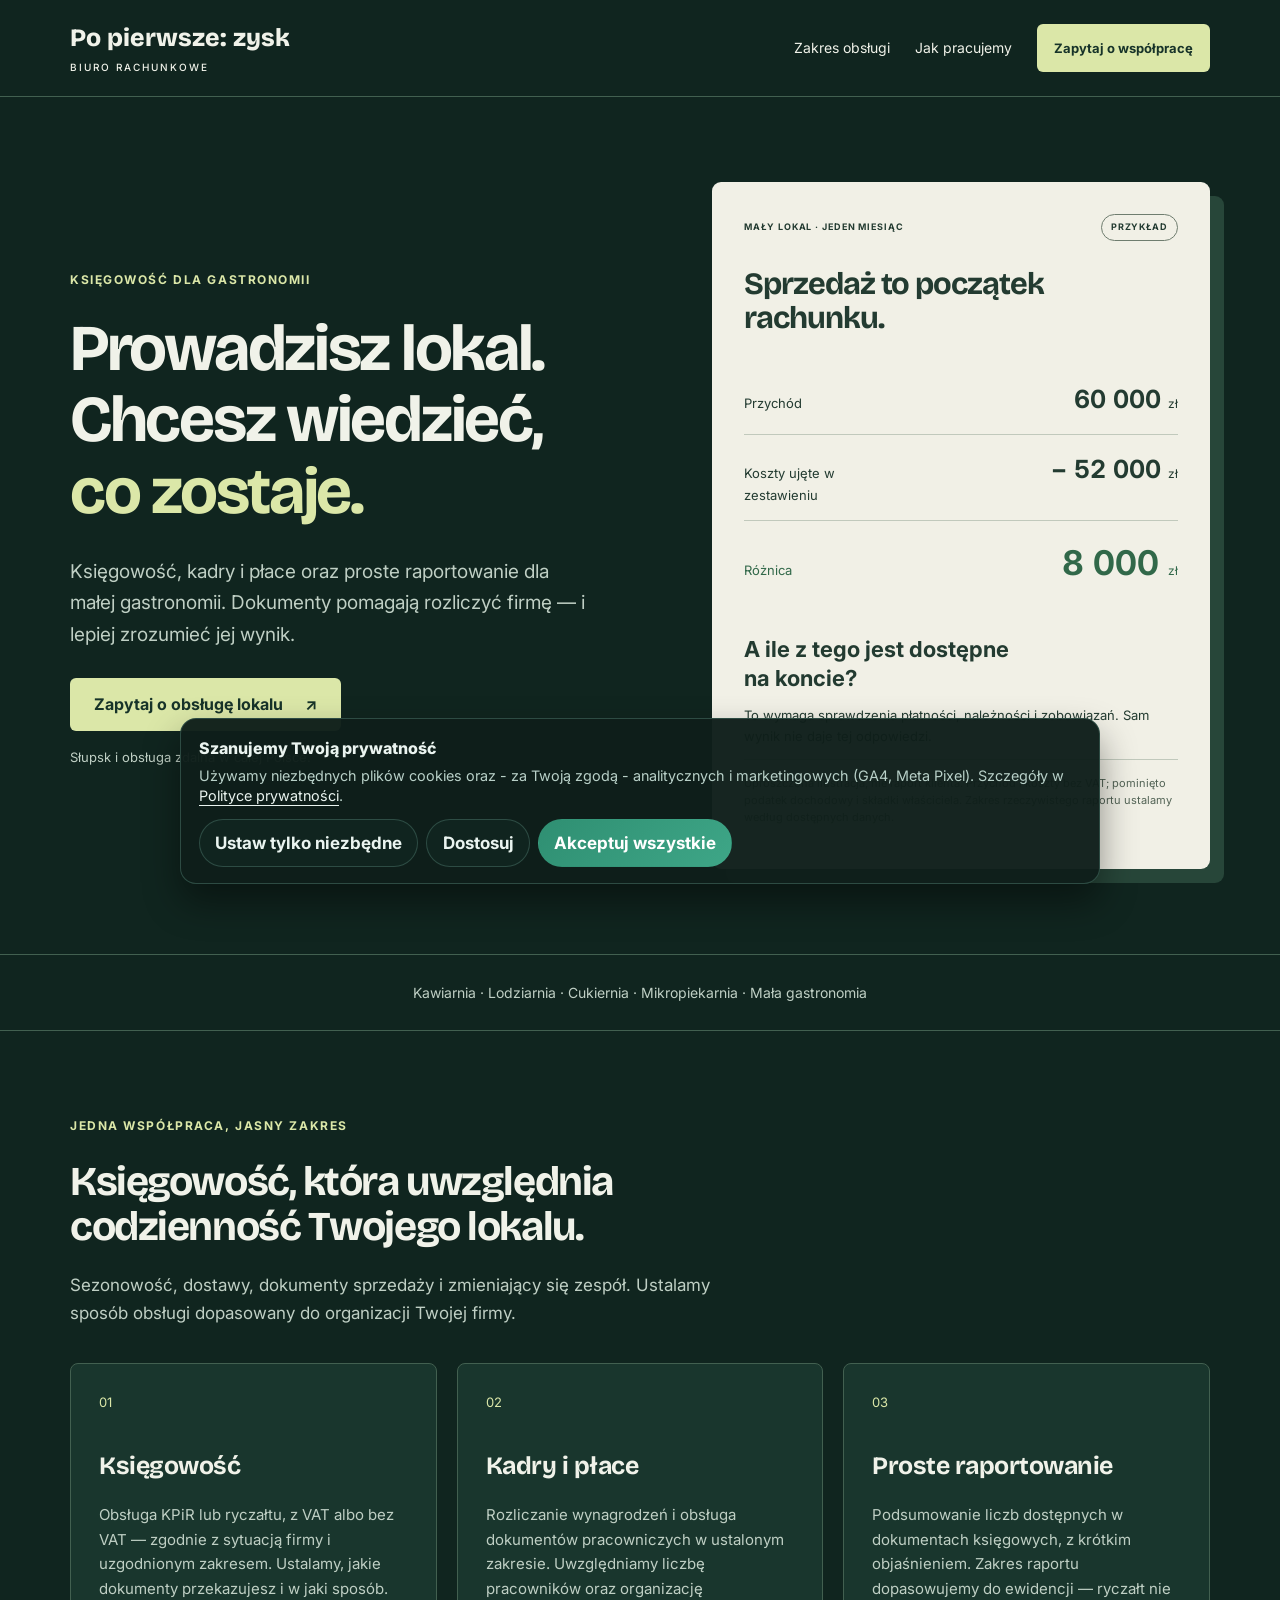
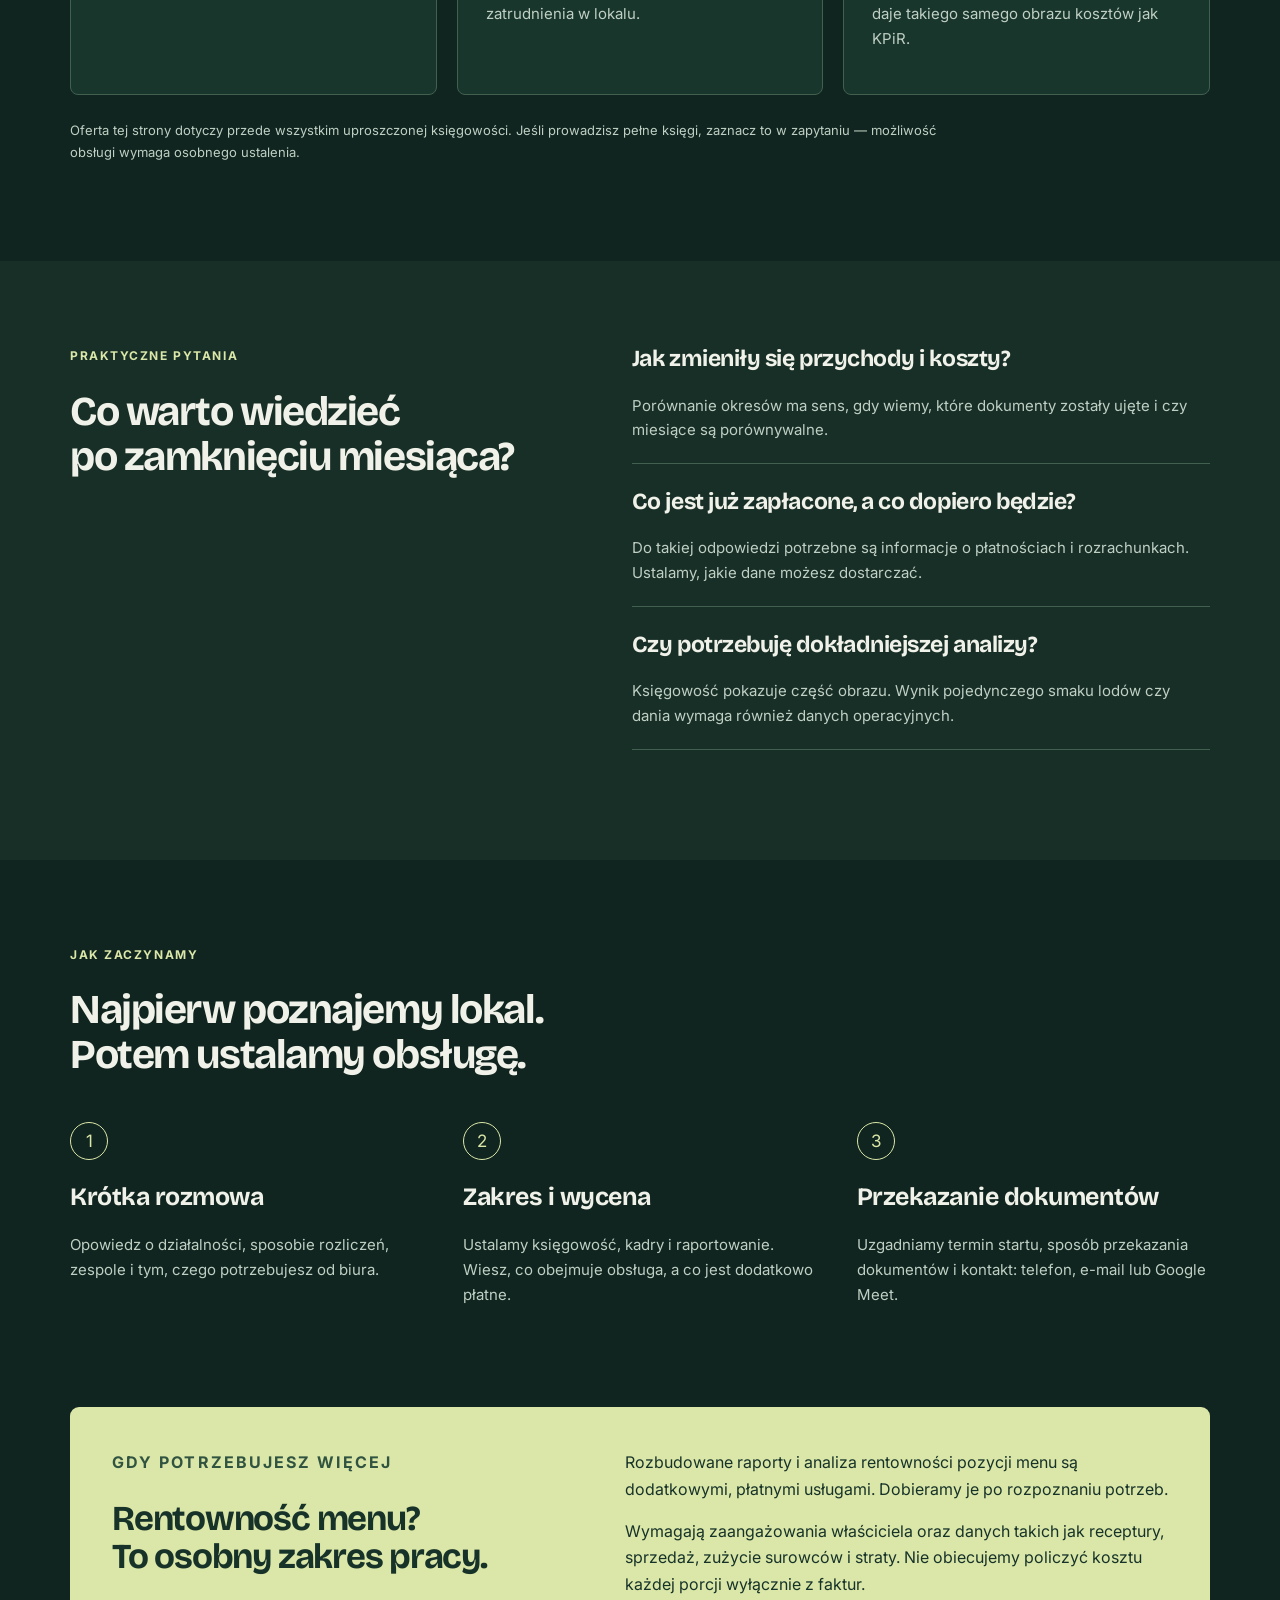
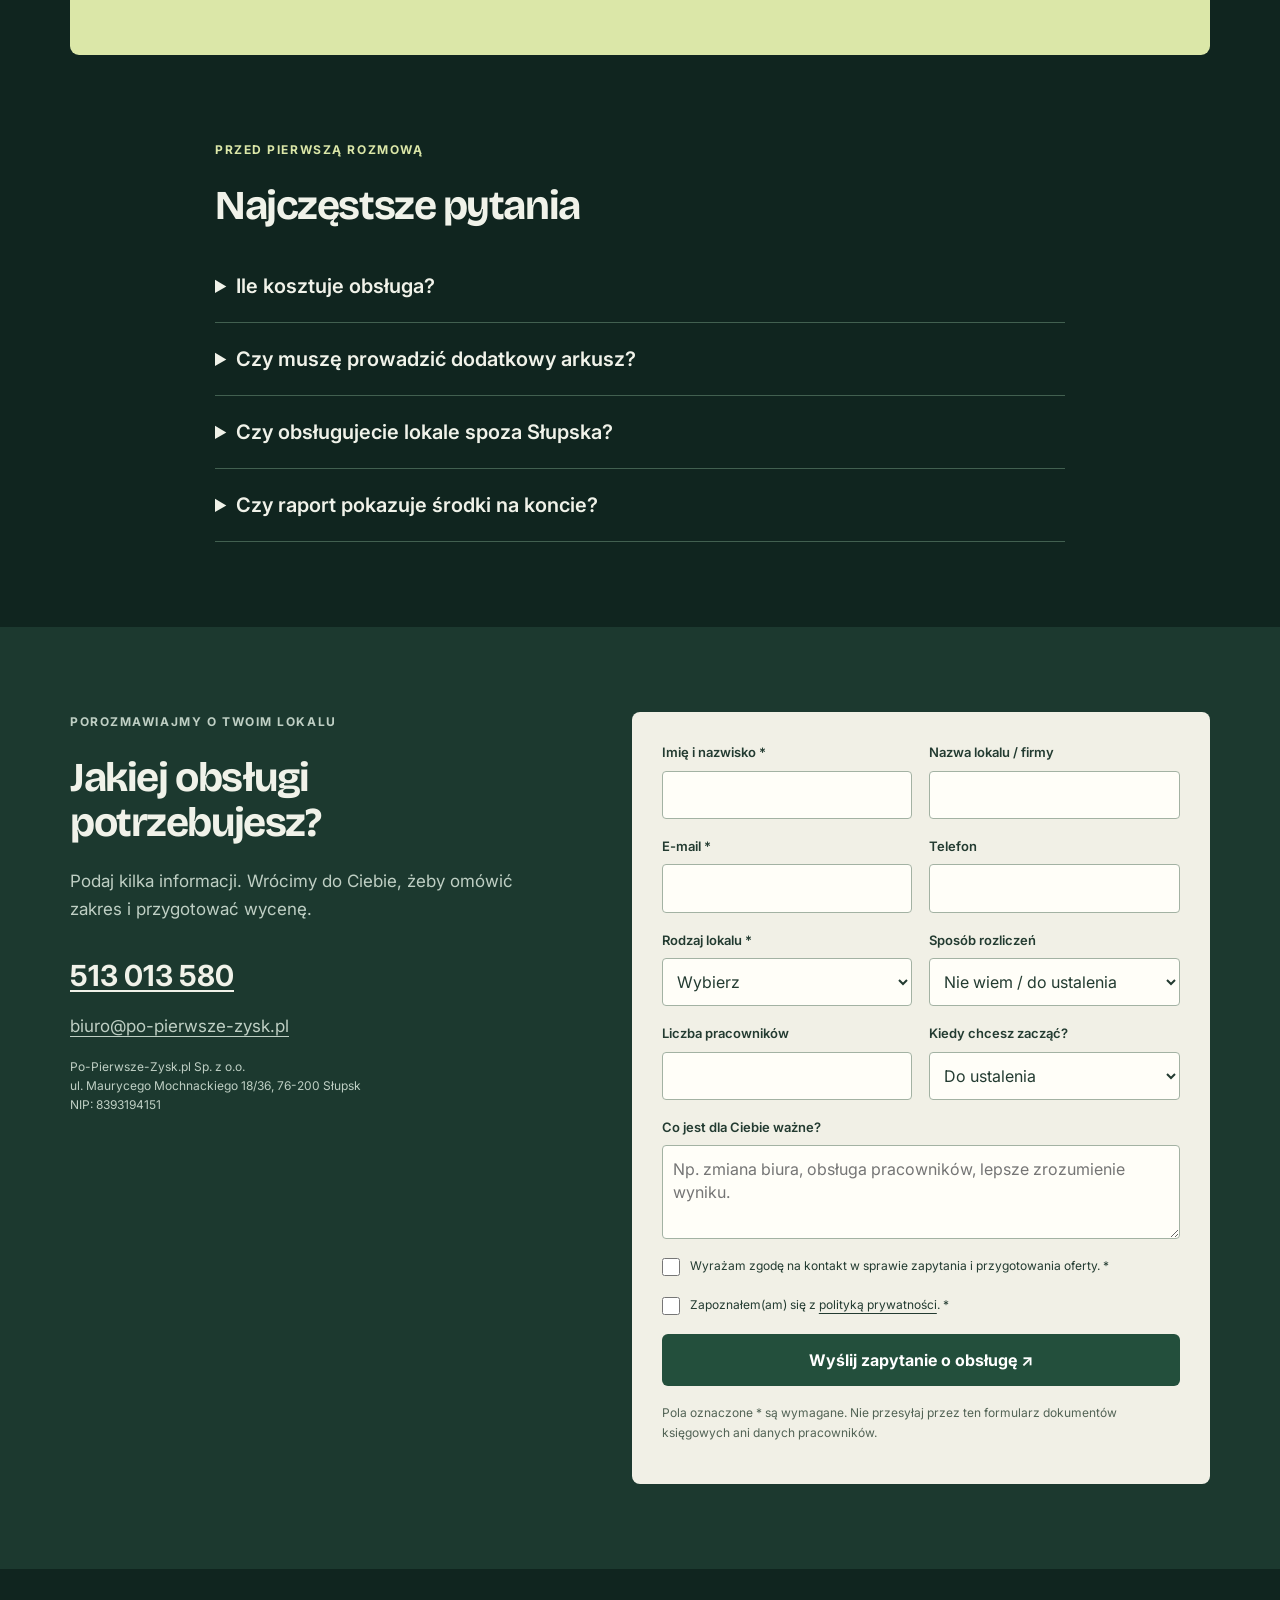
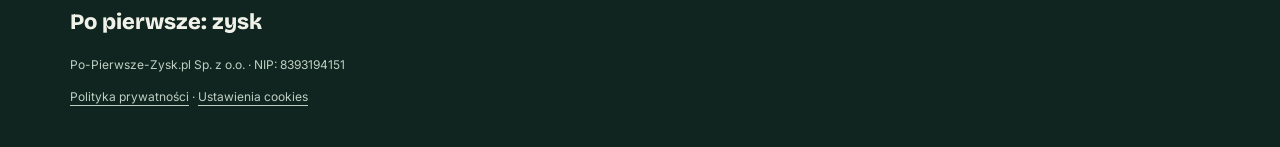
==== ksiegowosc-dla-gastronomii/index.html @ bad31724 "Add gastronomy accounting landing with scoped contact form" ====
<!doctype html>
<html lang="pl">
<head>
  <meta charset="utf-8">
  <meta name="viewport" content="width=device-width, initial-scale=1">
  <title>Księgowość dla gastronomii | Po pierwsze: zysk</title>
  <meta name="description" content="Księgowość, kadry i płace dla małej gastronomii. Proste raportowanie na podstawie dokumentów. Sprawdź zakres i zapytaj o obsługę lokalu.">
  <meta name="robots" content="index,follow">
  <link rel="canonical" href="https://po-pierwsze-zysk.pl/ksiegowosc-dla-gastronomii/">
  <meta property="og:type" content="website">
  <meta property="og:locale" content="pl_PL">
  <meta property="og:title" content="Księgowość dla gastronomii | Po pierwsze: zysk">
  <meta property="og:description" content="Księgowość, kadry i płace dla małej gastronomii. Proste raportowanie na podstawie dokumentów. Sprawdź zakres i zapytaj o obsługę lokalu.">
  <meta property="og:url" content="https://po-pierwsze-zysk.pl/ksiegowosc-dla-gastronomii/">
  <meta name="twitter:card" content="summary">
  <link rel="icon" type="image/svg+xml" href="data:image/svg+xml,%3Csvg xmlns='http://www.w3.org/2000/svg' viewBox='0 0 64 64'%3E%3Crect width='64' height='64' rx='14' fill='%230f2a23'/%3E%3Ctext x='32' y='41' text-anchor='middle' font-family='Arial' font-size='24' fill='%23d8efe7'%3EPZ%3C/text%3E%3C/svg%3E">
  <link rel="preconnect" href="https://fonts.googleapis.com">
  <link rel="preconnect" href="https://fonts.gstatic.com" crossorigin>
  <link href="https://fonts.googleapis.com/css2?family=Bricolage+Grotesque:wght@500;700;800&family=Inter:wght@400;500;600;700;800&display=swap" rel="stylesheet">
  <script>
    window.PIERWSZE_ZYSK_SITE = window.PIERWSZE_ZYSK_SITE || {};
    window.PIERWSZE_ZYSK_SITE.gaMeasurementId = "G-PWDPCYBSS1";
    window.PIERWSZE_ZYSK_SITE.metaPixelId = "1621726141874033";
    window.PIERWSZE_ZYSK_SITE.cookieConsentStorageKey = "ppz_cookie_consent_v1";
    window.PIERWSZE_ZYSK_SITE.cookieConsentVersion = "2026-02-25";
    window.PIERWSZE_ZYSK_SITE.attributionStorageKey = "ppz_attribution_v1";
  </script>
  <script src="/assets/ppz-consent.js"></script>
  <link rel="stylesheet" href="/assets/gastro.css">

</head><body>
<a class="skip" href="#main">Przejdź do treści</a>
<header><div class="wrap top"><a class="brand" href="/">Po pierwsze: zysk<span>Biuro rachunkowe</span></a><nav aria-label="Nawigacja"><a href="#zakres">Zakres obsługi</a><a href="#wspolpraca">Jak pracujemy</a><a class="button small" href="#kontakt">Zapytaj o współpracę</a></nav></div></header>
<main id="main">
<section class="wrap hero">
<div><p class="eyebrow">KSIĘGOWOŚĆ DLA GASTRONOMII</p><h1>Prowadzisz lokal.<br>Chcesz wiedzieć,<br><em>co zostaje.</em></h1><p class="lead">Księgowość, kadry i płace oraz proste raportowanie dla małej gastronomii. Dokumenty pomagają rozliczyć firmę — i lepiej zrozumieć jej wynik.</p><a class="button" href="#kontakt">Zapytaj o obsługę lokalu <span aria-hidden="true">↗</span></a><p class="sub">Słupsk i obsługa zdalna w całej Polsce.</p></div>
<aside class="report" aria-labelledby="report-title"><div class="report-top"><span>MAŁY LOKAL · JEDEN MIESIĄC</span><span class="tag">PRZYKŁAD</span></div><h2 id="report-title">Sprzedaż to początek rachunku.</h2><dl><div><dt>Przychód</dt><dd>60 000 <small>zł</small></dd></div><div><dt>Koszty ujęte w zestawieniu</dt><dd>− 52 000 <small>zł</small></dd></div><div class="total"><dt>Różnica</dt><dd>8 000 <small>zł</small></dd></div></dl><p class="report-question">A ile z tego jest dostępne<br>na koncie?</p><p>To wymaga sprawdzenia płatności, należności i zobowiązań. Sam wynik nie daje tej odpowiedzi.</p><p class="note">Uproszczona ilustracja, nie raport klienta. Przychód i koszty bez VAT; pominięto podatek dochodowy i składki właściciela. Zakres rzeczywistego raportu ustalamy według dostępnych danych.</p></aside>
</section>
<section class="strip"><div class="wrap"><p>Kawiarnia · Lodziarnia · Cukiernia · Mikropiekarnia · Mała gastronomia</p></div></section>
<section class="wrap section" id="zakres"><p class="eyebrow">JEDNA WSPÓŁPRACA, JASNY ZAKRES</p><h2>Księgowość, która uwzględnia<br>codzienność Twojego lokalu.</h2><p class="intro">Sezonowość, dostawy, dokumenty sprzedaży i zmieniający się zespół. Ustalamy sposób obsługi dopasowany do organizacji Twojej firmy.</p>
<div class="cards"><article><span class="number">01</span><h3>Księgowość</h3><p>Obsługa KPiR lub ryczałtu, z VAT albo bez VAT — zgodnie z sytuacją firmy i uzgodnionym zakresem. Ustalamy, jakie dokumenty przekazujesz i w jaki sposób.</p></article><article><span class="number">02</span><h3>Kadry i płace</h3><p>Rozliczanie wynagrodzeń i obsługa dokumentów pracowniczych w ustalonym zakresie. Uwzględniamy liczbę pracowników oraz organizację zatrudnienia w lokalu.</p></article><article><span class="number">03</span><h3>Proste raportowanie</h3><p>Podsumowanie liczb dostępnych w dokumentach księgowych, z krótkim objaśnieniem. Zakres raportu dopasowujemy do ewidencji — ryczałt nie daje takiego samego obrazu kosztów jak KPiR.</p></article></div>
<p class="scope-note">Oferta tej strony dotyczy przede wszystkim uproszczonej księgowości. Jeśli prowadzisz pełne księgi, zaznacz to w zapytaniu — możliwość obsługi wymaga osobnego ustalenia.</p></section>
<section class="soft section"><div class="wrap split"><div><p class="eyebrow">PRAKTYCZNE PYTANIA</p><h2>Co warto wiedzieć<br>po zamknięciu miesiąca?</h2></div><div class="questions"><article><h3>Jak zmieniły się przychody i koszty?</h3><p>Porównanie okresów ma sens, gdy wiemy, które dokumenty zostały ujęte i czy miesiące są porównywalne.</p></article><article><h3>Co jest już zapłacone, a co dopiero będzie?</h3><p>Do takiej odpowiedzi potrzebne są informacje o płatnościach i rozrachunkach. Ustalamy, jakie dane możesz dostarczać.</p></article><article><h3>Czy potrzebuję dokładniejszej analizy?</h3><p>Księgowość pokazuje część obrazu. Wynik pojedynczego smaku lodów czy dania wymaga również danych operacyjnych.</p></article></div></div></section>
<section class="wrap section" id="wspolpraca"><p class="eyebrow">JAK ZACZYNAMY</p><h2>Najpierw poznajemy lokal.<br>Potem ustalamy obsługę.</h2><div class="steps"><article><span>1</span><h3>Krótka rozmowa</h3><p>Opowiedz o działalności, sposobie rozliczeń, zespole i tym, czego potrzebujesz od biura.</p></article><article><span>2</span><h3>Zakres i wycena</h3><p>Ustalamy księgowość, kadry i raportowanie. Wiesz, co obejmuje obsługa, a co jest dodatkowo płatne.</p></article><article><span>3</span><h3>Przekazanie dokumentów</h3><p>Uzgadniamy termin startu, sposób przekazania dokumentów i kontakt: telefon, e-mail lub Google Meet.</p></article></div></section>
<section class="wrap extra"><div><p class="eyebrow">GDY POTRZEBUJESZ WIĘCEJ</p><h2>Rentowność menu?<br>To osobny zakres pracy.</h2></div><div><p>Rozbudowane raporty i analiza rentowności pozycji menu są dodatkowymi, płatnymi usługami. Dobieramy je po rozpoznaniu potrzeb.</p><p>Wymagają zaangażowania właściciela oraz danych takich jak receptury, sprzedaż, zużycie surowców i straty. Nie obiecujemy policzyć kosztu każdej porcji wyłącznie z faktur.</p></div></section>
<section class="wrap section faq"><p class="eyebrow">PRZED PIERWSZĄ ROZMOWĄ</p><h2>Najczęstsze pytania</h2><details><summary>Ile kosztuje obsługa?</summary><p>Wycena zależy od sposobu rozliczeń, liczby dokumentów, zatrudnienia i zakresu raportowania. Najpierw ustalamy potrzeby, potem przedstawiamy propozycję. Ta strona nie wprowadza osobnego cennika gastro.</p></details><details><summary>Czy muszę prowadzić dodatkowy arkusz?</summary><p>Podstawowe raportowanie opieramy na dostępnych dokumentach księgowych. Do dokładniejszych analiz potrzebne są dodatkowe dane. Ustalamy je przed rozpoczęciem takiej usługi.</p></details><details><summary>Czy obsługujecie lokale spoza Słupska?</summary><p>Tak, współpracujemy również zdalnie. Sposób przekazywania dokumentów i kontaktu ustalamy na początku.</p></details><details><summary>Czy raport pokazuje środki na koncie?</summary><p>Wynik z przychodów i kosztów to nie to samo co środki na koncie. Zestawienie płatności lub prognoza gotówki wymaga dodatkowych informacji i osobno uzgodnionego zakresu.</p></details></section>
<section class="contact section" id="kontakt"><div class="wrap split"><div><p class="eyebrow">POROZMAWIAJMY O TWOIM LOKALU</p><h2>Jakiej obsługi<br>potrzebujesz?</h2><p>Podaj kilka informacji. Wrócimy do Ciebie, żeby omówić zakres i przygotować wycenę.</p><p><a class="phone" href="tel:+48513013580">513 013 580</a><br><a href="mailto:biuro@po-pierwsze-zysk.pl">biuro@po-pierwsze-zysk.pl</a></p><p class="note">Po-Pierwsze-Zysk.pl Sp. z o.o.<br>ul. Maurycego Mochnackiego 18/36, 76-200 Słupsk<br>NIP: 8393194151</p></div>
<form name="kontakt_gastro" method="POST" action="/dziekujemy.html" data-netlify="true" netlify-honeypot="website" id="gastro-form"><input type="hidden" name="form-name" value="kontakt_gastro"><p hidden><label>Nie wypełniaj: <input name="website" tabindex="-1" autocomplete="off"></label></p><input type="hidden" name="source_page" value="/ksiegowosc-dla-gastronomii/">
<input type="hidden" name="utm_source" value=""><input type="hidden" name="utm_medium" value=""><input type="hidden" name="utm_campaign" value=""><input type="hidden" name="utm_content" value=""><input type="hidden" name="utm_term" value=""><div class="form-grid"><label>Imię i nazwisko *<input name="imie_nazwisko" autocomplete="name" required maxlength="120"></label><label>Nazwa lokalu / firmy<input name="firma" autocomplete="organization" maxlength="180"></label><label>E-mail *<input name="email" type="email" autocomplete="email" required maxlength="180"></label><label>Telefon<input name="telefon" type="tel" autocomplete="tel" maxlength="30"></label><label>Rodzaj lokalu *<select name="rodzaj_lokalu" required><option value="">Wybierz</option><option>Kawiarnia</option><option>Lodziarnia</option><option>Cukiernia</option><option>Mikropiekarnia</option><option>Inna gastronomia</option><option>Dopiero planuję otwarcie</option></select></label><label>Sposób rozliczeń<select name="rozliczenia"><option>Nie wiem / do ustalenia</option><option>KPiR</option><option>Ryczałt</option><option>Pełne księgi</option></select></label><label>Liczba pracowników<input name="pracownicy" type="number" min="0" max="10000" step="1" inputmode="numeric"></label><label>Kiedy chcesz zacząć?<select name="start"><option>Do ustalenia</option><option>Możliwie szybko</option><option>W ciągu 1–3 miesięcy</option><option>W późniejszym terminie</option></select></label></div>
<label>Co jest dla Ciebie ważne?<textarea name="wiadomosc" rows="3" maxlength="3000" placeholder="Np. zmiana biura, obsługa pracowników, lepsze zrozumienie wyniku."></textarea></label>
<label class="check"><input type="checkbox" name="zgoda_kontakt" required><span>Wyrażam zgodę na kontakt w sprawie zapytania i przygotowania oferty. *</span></label><label class="check"><input type="checkbox" name="zgoda_polityka_prywatnosci" required><span>Zapoznałem(am) się z <a href="/polityka-prywatnosci.html" target="_blank" rel="noopener">polityką prywatności</a>. *</span></label>
<button class="button" type="submit">Wyślij zapytanie o obsługę ↗</button><p id="form-status" role="status" aria-live="polite"></p><p class="note">Pola oznaczone * są wymagane. Nie przesyłaj przez ten formularz dokumentów księgowych ani danych pracowników.</p></form></div></section>
</main><footer class="wrap"><a class="brand" href="/">Po pierwsze: zysk</a><p>Po-Pierwsze-Zysk.pl Sp. z o.o. · NIP: 8393194151</p><a href="/polityka-prywatnosci.html">Polityka prywatności</a> · <a href="#" data-open-cookie-settings>Ustawienia cookies</a></footer><script src="/assets/gastro.js" defer></script></body></html>
---- assets/gastro.css ----
:root{--bg:#10251f;--surface:#19362d;--text:#f0f2e9;--muted:#bfcfc4;--accent:#dbe7a8;--line:#426050}*{box-sizing:border-box}html{scroll-behavior:smooth;scroll-padding-top:100px}body{margin:0;background:var(--bg);color:var(--text);font:17px/1.65 Inter,system-ui,sans-serif}a{color:inherit;text-underline-offset:4px}.wrap{width:min(1140px,calc(100% - 64px));margin:auto}header{border-bottom:1px solid var(--line)}.top{display:flex;align-items:center;justify-content:space-between;gap:24px;padding-block:23px}.brand{font-family:'Bricolage Grotesque',sans-serif;font-size:25px;font-weight:800;text-decoration:none;line-height:1.2}.brand span{display:block;font-family:Inter,sans-serif;font-size:10px;letter-spacing:.2em;text-transform:uppercase;margin-top:8px;font-weight:500}nav{display:flex;gap:25px;align-items:center;font-size:14px}nav>a{text-decoration:none}a:hover{text-decoration:underline}.button{display:inline-flex;justify-content:center;gap:22px;align-items:center;background:var(--accent);color:#173329;padding:16px 24px;border:0;border-radius:6px;font:700 16px/1.3 Inter,sans-serif;text-decoration:none;cursor:pointer;min-height:48px}.button:hover{background:#e8f0c6;text-decoration:none}.button:disabled{opacity:.6;cursor:wait}.button.small{padding:12px 17px;font-size:13px}.hero{display:grid;grid-template-columns:1.15fr 1fr;gap:70px;align-items:center;padding-block:85px}.eyebrow{font-size:12px;font-weight:700;letter-spacing:.13em;color:var(--accent);margin:0 0 23px}h1,h2,h3{font-family:'Bricolage Grotesque',system-ui,sans-serif;line-height:1.1;letter-spacing:-.035em;margin:0 0 22px}h1{font-size:clamp(44px,5.1vw,67px)}h1 em{font-style:normal;color:var(--accent)}h2{font-size:clamp(30px,3.2vw,43px)}h3{font-size:25px;letter-spacing:-.02em}.lead{font-size:19px;max-width:520px;color:var(--muted);margin:28px 0}.sub{font-size:13px;color:var(--muted);margin-top:16px}.report{background:#f1f0e6;color:#233b31;padding:32px;border-radius:9px;box-shadow:14px 14px 0 #274639}.report-top{display:flex;align-items:center;justify-content:space-between;gap:10px;font-size:9px;letter-spacing:.1em;font-weight:700}.tag{padding:5px 9px;border:1px solid #6f7d6f;border-radius:20px}.report h2{font-size:31px;margin-top:26px;max-width:330px}.report dl{margin:30px 0}.report dl div{display:flex;justify-content:space-between;gap:14px;align-items:baseline;padding-block:14px;border-bottom:1px solid #c1c9bc}.report dt{font-size:13px;max-width:160px}.report dd{margin:0;white-space:nowrap;font-size:25px;font-weight:700;font-variant-numeric:tabular-nums}.report dd small{font-size:12px;font-weight:400}.report .total{border:0;color:#316849}.report .total dd{font-size:34px}.report p{font-size:13px;line-height:1.55}.report .report-question{font-size:22px;font-weight:700;line-height:1.3;margin-bottom:10px}.report .note{font-size:11px;border-top:1px solid #c1c9bc;padding-top:15px;color:#526355}.strip{border-block:1px solid var(--line);color:var(--muted);font-size:14px;text-align:center;padding:12px 0}.section{padding-block:85px}.intro{max-width:650px;color:var(--muted);margin-bottom:36px}.cards{display:grid;grid-template-columns:repeat(3,1fr);gap:20px}.cards article{padding:28px;background:var(--surface);border:1px solid var(--line);border-radius:8px}.cards p,.steps p{color:var(--muted);font-size:15px}.number{display:block;font-size:13px;color:var(--accent);margin-bottom:40px}.scope-note{font-size:13px;color:var(--muted);margin-top:25px;max-width:900px}.soft{background:#182f27}.split{display:grid;grid-template-columns:1fr 1.2fr;gap:80px}.questions article{border-bottom:1px solid var(--line);padding:0 0 20px;margin-bottom:25px}.questions h3{font-size:23px}.questions p{color:var(--muted);font-size:15px;margin-bottom:0}.steps{display:grid;grid-template-columns:repeat(3,1fr);gap:40px;margin-top:44px}.steps span{display:flex;width:38px;height:38px;align-items:center;justify-content:center;border:1px solid var(--accent);border-radius:50%;color:var(--accent);margin-bottom:24px}.extra{background:var(--accent);color:#173329;padding:42px;display:grid;grid-template-columns:1fr 1.2fr;gap:60px;border-radius:9px}.extra .eyebrow{color:#315441}.extra h2{font-size:35px}.extra p{font-size:16px;margin-top:0}.faq{max-width:850px}.faq details{border-bottom:1px solid var(--line);padding:22px 0}.faq summary{font-size:20px;font-weight:600;cursor:pointer;line-height:1.4}.faq details p{color:var(--muted);font-size:16px}.contact{background:#1c392f}.contact p{color:var(--muted)}.phone{display:inline-block;font-size:29px;font-weight:700;margin:12px 0;color:var(--text)}form{background:#f1f0e6;color:#233b31;padding:30px;border-radius:8px}.form-grid{display:grid;grid-template-columns:1fr 1fr;gap:17px}label{display:block;font-size:13px;font-weight:600;margin-bottom:17px}input,select,textarea{display:block;width:100%;border:1px solid #a3b2a3;background:#fffef8;color:#233b31;padding:12px 10px;border-radius:4px;font:16px/1.4 Inter,sans-serif;margin-top:7px;min-width:0}textarea{resize:vertical}.form-grid label{margin-bottom:0}.form-grid{margin-bottom:17px}.check{display:flex;align-items:flex-start;gap:10px;font-size:12px;font-weight:400}.check input{width:18px;height:18px;flex:none;margin:2px 0}.contact form p{color:#526355}.note{font-size:12px;line-height:1.6}.contact .button{background:#234f3c;color:white;width:100%}footer{padding-block:40px;font-size:12px;color:var(--muted)}footer .brand{color:var(--text);font-size:22px}footer p{margin-top:20px}:focus-visible{outline:3px solid #c79543;outline-offset:4px}.skip{position:absolute;left:16px;top:-100px;background:white;color:black;padding:14px;z-index:9}.skip:focus{top:12px}
@media(max-width:900px){nav>a:not(.button){display:none}.hero{gap:35px}.split{gap:40px}.cards{gap:12px}.cards article{padding:22px}.extra{gap:30px}.report{padding:24px}}
@media(max-width:680px){.wrap{width:calc(100% - 36px)}.top{padding-block:18px;gap:12px}.brand{font-size:20px}.button.small{font-size:11px;padding:10px;min-height:42px}.hero{grid-template-columns:1fr;gap:38px;padding-block:45px}.hero h1{font-size:clamp(32px,9.6vw,39px)}.hero .lead{font-size:17px}.report{margin-right:9px;box-shadow:9px 9px 0 #274639}.section{padding-block:50px}.split,.cards,.steps,.extra{grid-template-columns:1fr;gap:25px}.number{margin-bottom:20px}.steps{margin-top:30px}.steps article{border-bottom:1px solid var(--line);padding-bottom:15px}.steps span{margin-bottom:15px}.extra{padding:28px}.extra h2{font-size:32px}.form-grid{grid-template-columns:1fr}form{padding:22px}.strip{font-size:12px}.phone{font-size:27px}.contact .split{gap:25px}.eyebrow{font-size:10px}.faq summary{font-size:18px}}
@media(prefers-reduced-motion:reduce){html{scroll-behavior:auto}}
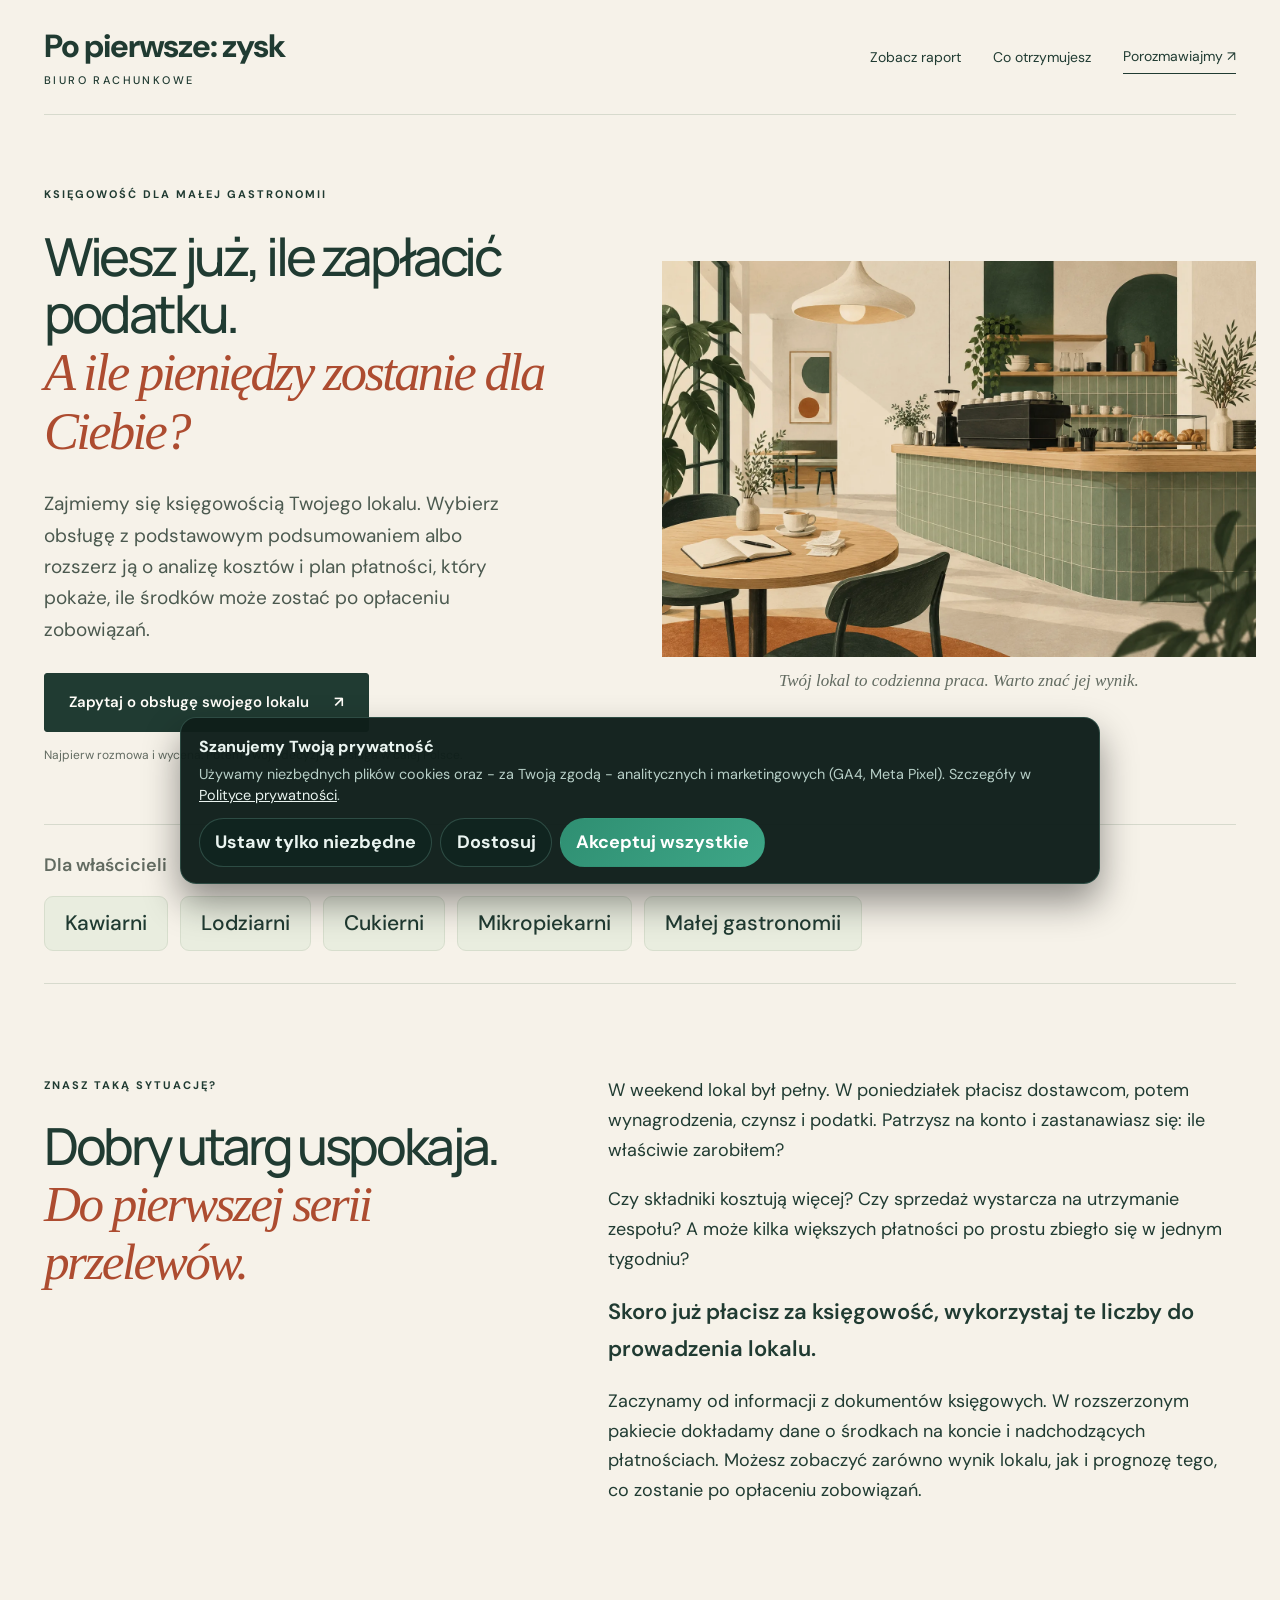
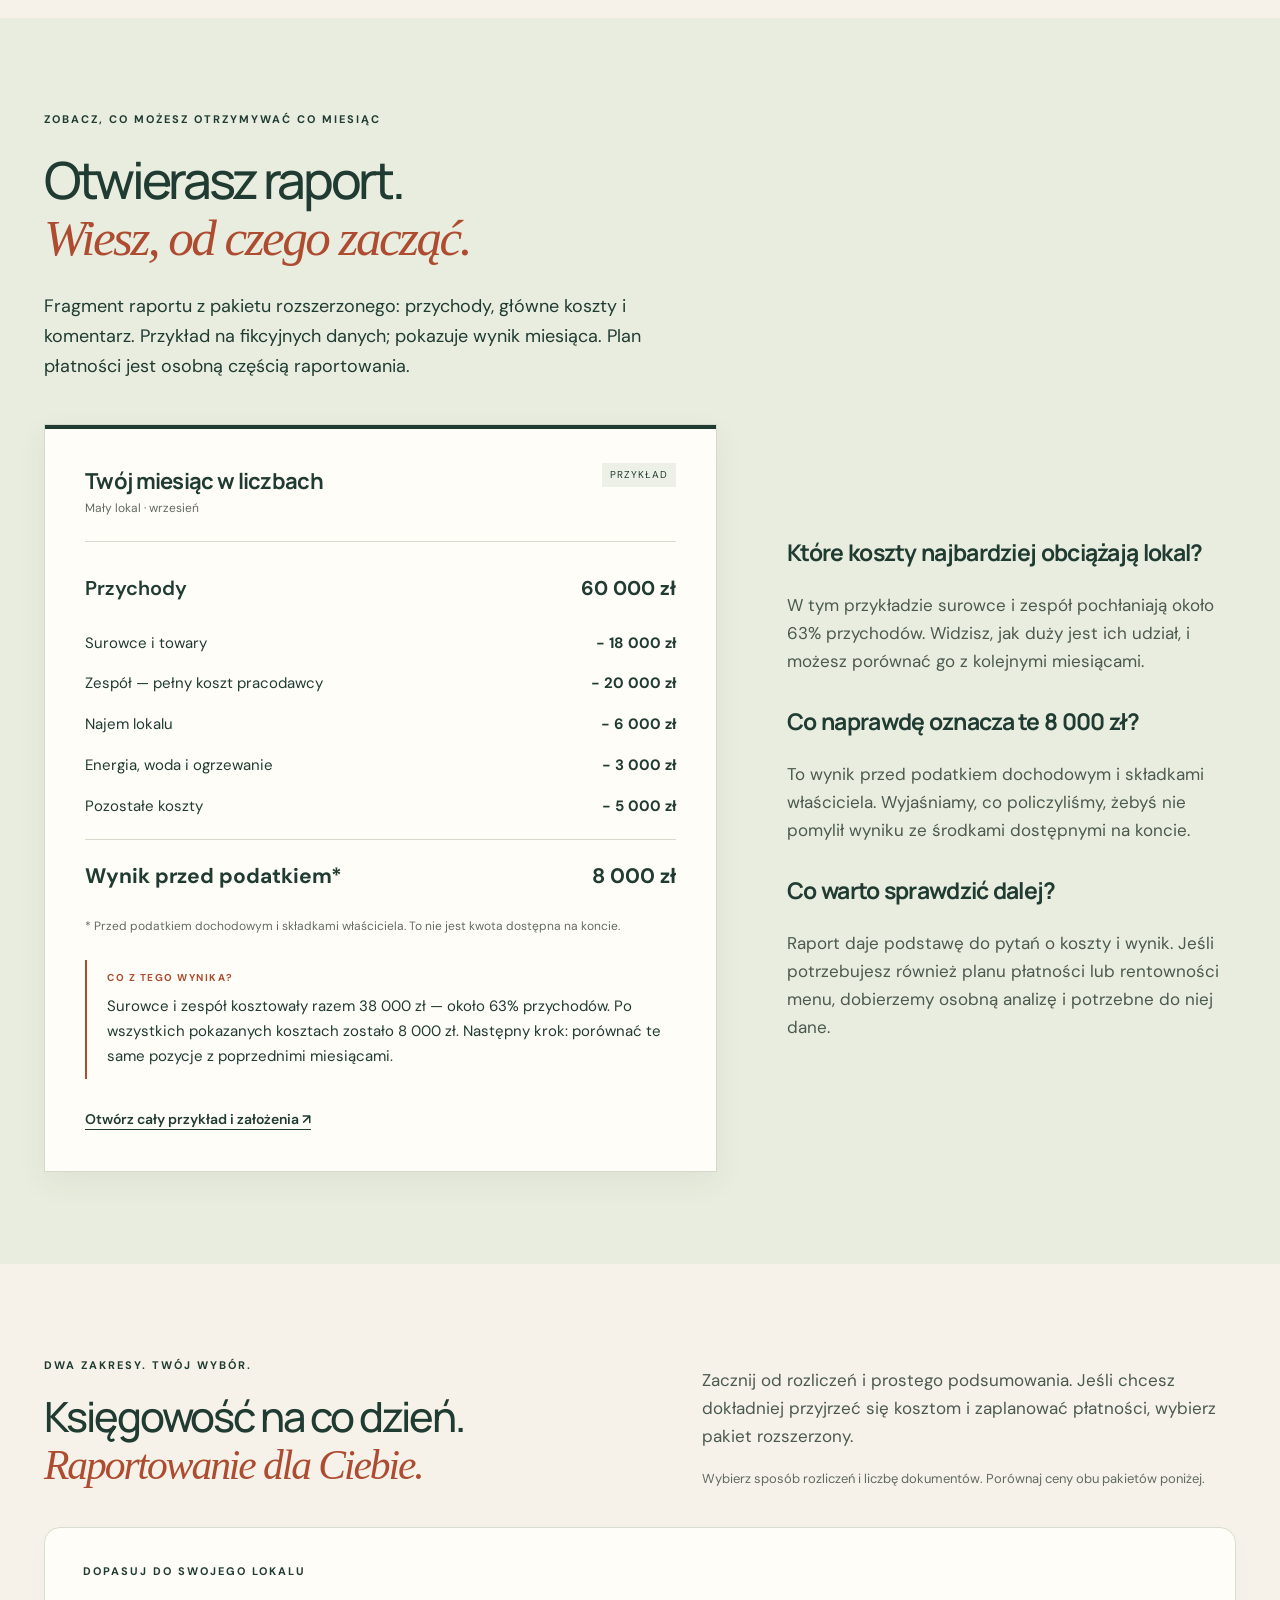
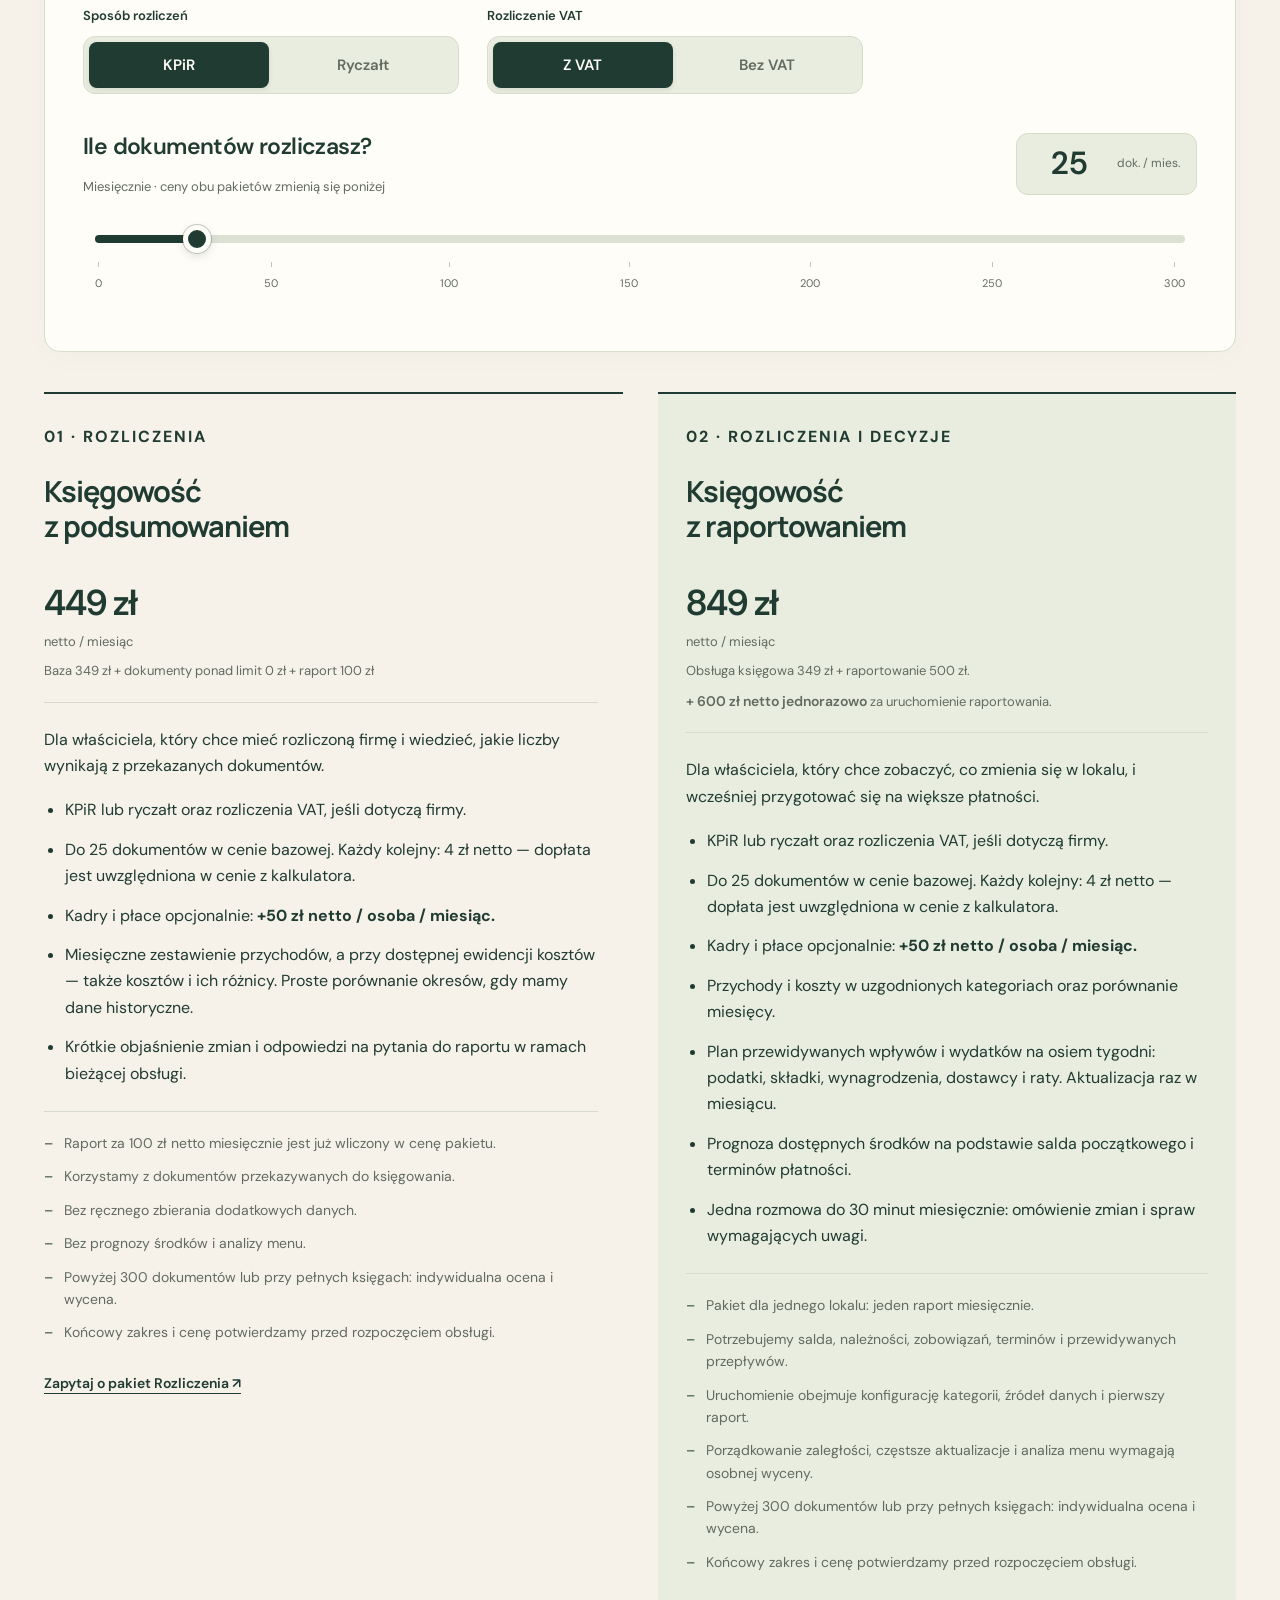
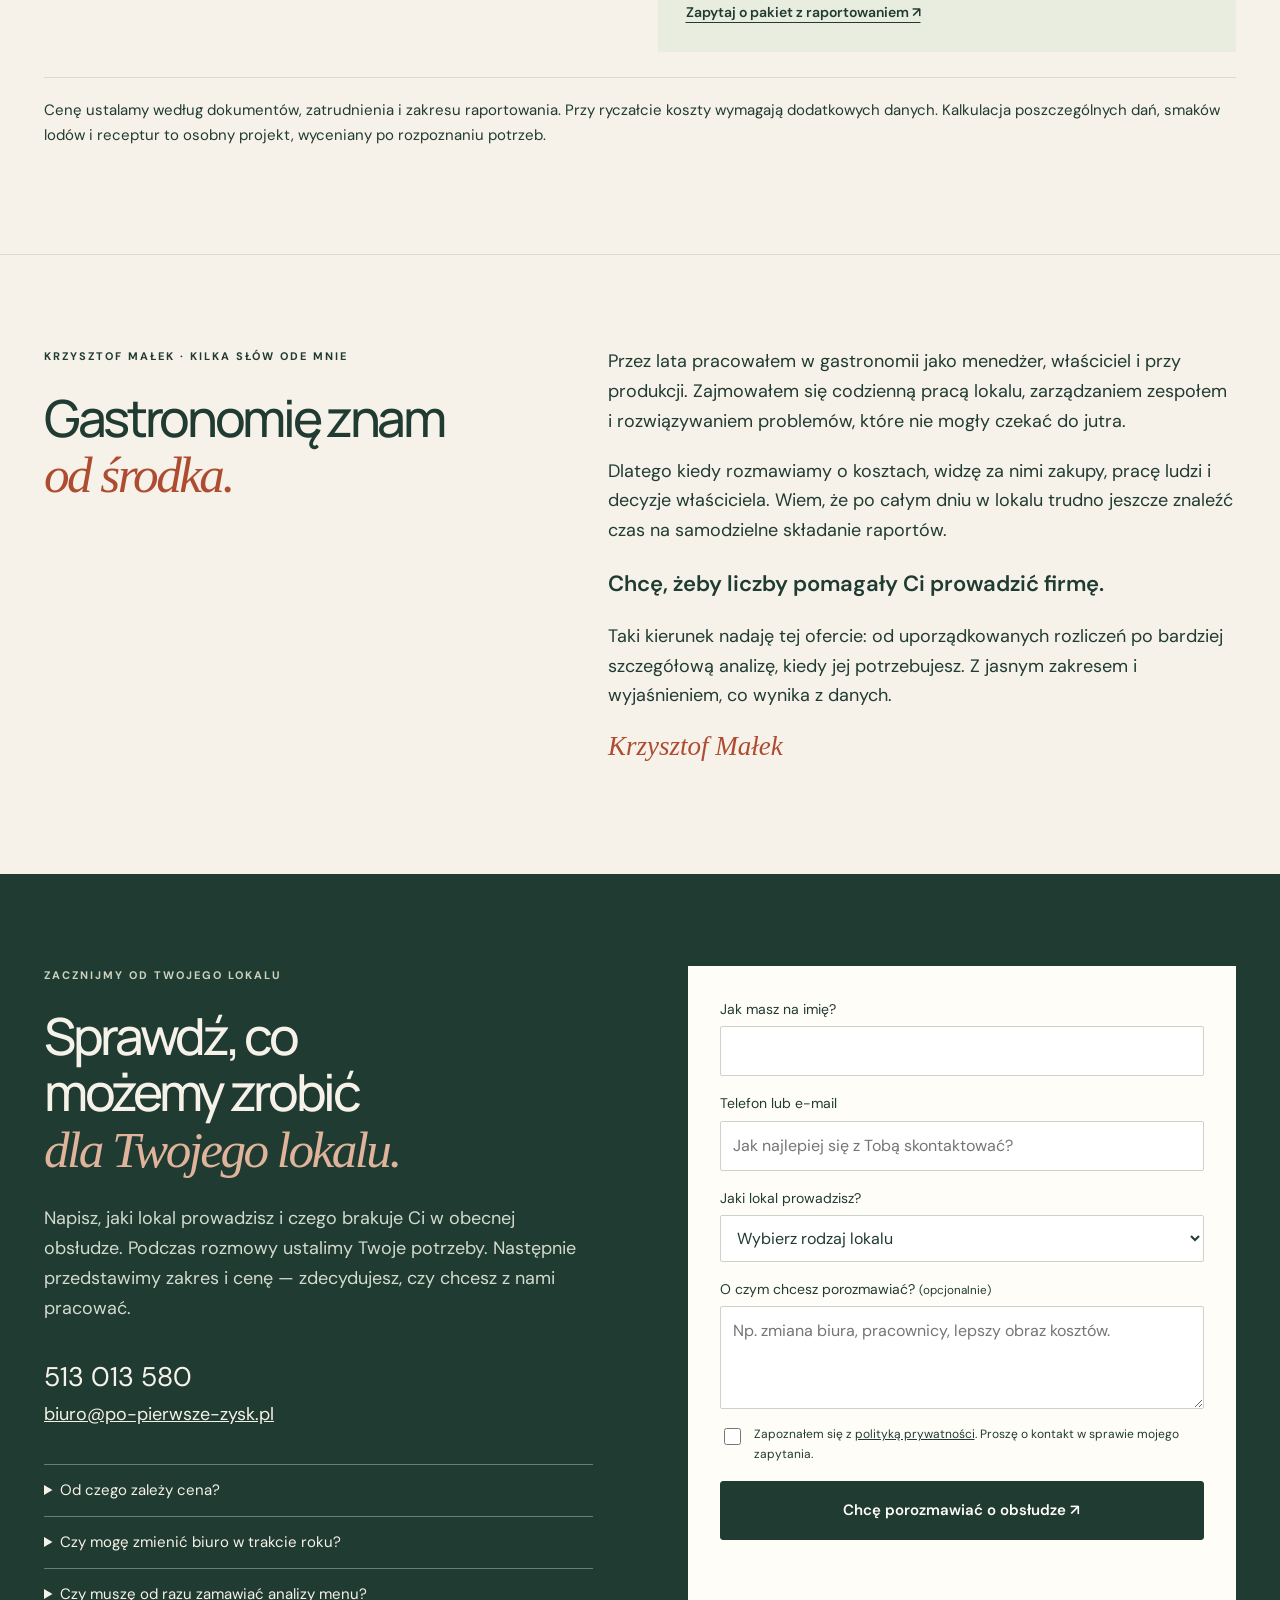
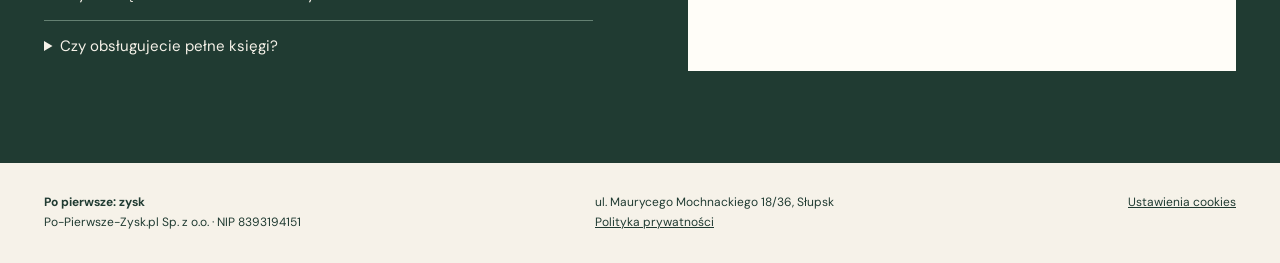
==== commit 84f82d12: "Publish gastro offer with package calculator and refreshed design" ====
--- a/ksiegowosc-dla-gastronomii/index.html
+++ b/ksiegowosc-dla-gastronomii/index.html
@@ -1,10 +1,4 @@
-<!doctype html>
-<html lang="pl">
-<head>
-  <meta charset="utf-8">
-  <meta name="viewport" content="width=device-width, initial-scale=1">
-  <title>Księgowość dla gastronomii | Po pierwsze: zysk</title>
-  <meta name="description" content="Księgowość, kadry i płace dla małej gastronomii. Proste raportowanie na podstawie dokumentów. Sprawdź zakres i zapytaj o obsługę lokalu.">
+<!doctype html><html lang="pl"><head><meta charset="utf-8"><meta name="viewport" content="width=device-width,initial-scale=1"><title>Księgowość dla gastronomii | Po pierwsze: zysk</title><meta name="description" content="Księgowość, kadry i płace dla małej gastronomii. Proste raportowanie na podstawie dokumentów. Sprawdź zakres i zapytaj o obsługę lokalu.">
   <meta name="robots" content="index,follow">
   <link rel="canonical" href="https://po-pierwsze-zysk.pl/ksiegowosc-dla-gastronomii/">
   <meta property="og:type" content="website">
@@ -14,10 +8,7 @@
   <meta property="og:url" content="https://po-pierwsze-zysk.pl/ksiegowosc-dla-gastronomii/">
   <meta name="twitter:card" content="summary">
   <link rel="icon" type="image/svg+xml" href="data:image/svg+xml,%3Csvg xmlns='http://www.w3.org/2000/svg' viewBox='0 0 64 64'%3E%3Crect width='64' height='64' rx='14' fill='%230f2a23'/%3E%3Ctext x='32' y='41' text-anchor='middle' font-family='Arial' font-size='24' fill='%23d8efe7'%3EPZ%3C/text%3E%3C/svg%3E">
-  <link rel="preconnect" href="https://fonts.googleapis.com">
-  <link rel="preconnect" href="https://fonts.gstatic.com" crossorigin>
-  <link href="https://fonts.googleapis.com/css2?family=Bricolage+Grotesque:wght@500;700;800&family=Inter:wght@400;500;600;700;800&display=swap" rel="stylesheet">
-  <script>
+    <script>
     window.PIERWSZE_ZYSK_SITE = window.PIERWSZE_ZYSK_SITE || {};
     window.PIERWSZE_ZYSK_SITE.gaMeasurementId = "G-PWDPCYBSS1";
     window.PIERWSZE_ZYSK_SITE.metaPixelId = "1621726141874033";
@@ -26,28 +17,12 @@
     window.PIERWSZE_ZYSK_SITE.attributionStorageKey = "ppz_attribution_v1";
   </script>
   <script src="/assets/ppz-consent.js"></script>
-  <link rel="stylesheet" href="/assets/gastro.css">
-
-</head><body>
-<a class="skip" href="#main">Przejdź do treści</a>
-<header><div class="wrap top"><a class="brand" href="/">Po pierwsze: zysk<span>Biuro rachunkowe</span></a><nav aria-label="Nawigacja"><a href="#zakres">Zakres obsługi</a><a href="#wspolpraca">Jak pracujemy</a><a class="button small" href="#kontakt">Zapytaj o współpracę</a></nav></div></header>
-<main id="main">
-<section class="wrap hero">
-<div><p class="eyebrow">KSIĘGOWOŚĆ DLA GASTRONOMII</p><h1>Prowadzisz lokal.<br>Chcesz wiedzieć,<br><em>co zostaje.</em></h1><p class="lead">Księgowość, kadry i płace oraz proste raportowanie dla małej gastronomii. Dokumenty pomagają rozliczyć firmę — i lepiej zrozumieć jej wynik.</p><a class="button" href="#kontakt">Zapytaj o obsługę lokalu <span aria-hidden="true">↗</span></a><p class="sub">Słupsk i obsługa zdalna w całej Polsce.</p></div>
-<aside class="report" aria-labelledby="report-title"><div class="report-top"><span>MAŁY LOKAL · JEDEN MIESIĄC</span><span class="tag">PRZYKŁAD</span></div><h2 id="report-title">Sprzedaż to początek rachunku.</h2><dl><div><dt>Przychód</dt><dd>60 000 <small>zł</small></dd></div><div><dt>Koszty ujęte w zestawieniu</dt><dd>− 52 000 <small>zł</small></dd></div><div class="total"><dt>Różnica</dt><dd>8 000 <small>zł</small></dd></div></dl><p class="report-question">A ile z tego jest dostępne<br>na koncie?</p><p>To wymaga sprawdzenia płatności, należności i zobowiązań. Sam wynik nie daje tej odpowiedzi.</p><p class="note">Uproszczona ilustracja, nie raport klienta. Przychód i koszty bez VAT; pominięto podatek dochodowy i składki właściciela. Zakres rzeczywistego raportu ustalamy według dostępnych danych.</p></aside>
-</section>
-<section class="strip"><div class="wrap"><p>Kawiarnia · Lodziarnia · Cukiernia · Mikropiekarnia · Mała gastronomia</p></div></section>
-<section class="wrap section" id="zakres"><p class="eyebrow">JEDNA WSPÓŁPRACA, JASNY ZAKRES</p><h2>Księgowość, która uwzględnia<br>codzienność Twojego lokalu.</h2><p class="intro">Sezonowość, dostawy, dokumenty sprzedaży i zmieniający się zespół. Ustalamy sposób obsługi dopasowany do organizacji Twojej firmy.</p>
-<div class="cards"><article><span class="number">01</span><h3>Księgowość</h3><p>Obsługa KPiR lub ryczałtu, z VAT albo bez VAT — zgodnie z sytuacją firmy i uzgodnionym zakresem. Ustalamy, jakie dokumenty przekazujesz i w jaki sposób.</p></article><article><span class="number">02</span><h3>Kadry i płace</h3><p>Rozliczanie wynagrodzeń i obsługa dokumentów pracowniczych w ustalonym zakresie. Uwzględniamy liczbę pracowników oraz organizację zatrudnienia w lokalu.</p></article><article><span class="number">03</span><h3>Proste raportowanie</h3><p>Podsumowanie liczb dostępnych w dokumentach księgowych, z krótkim objaśnieniem. Zakres raportu dopasowujemy do ewidencji — ryczałt nie daje takiego samego obrazu kosztów jak KPiR.</p></article></div>
-<p class="scope-note">Oferta tej strony dotyczy przede wszystkim uproszczonej księgowości. Jeśli prowadzisz pełne księgi, zaznacz to w zapytaniu — możliwość obsługi wymaga osobnego ustalenia.</p></section>
-<section class="soft section"><div class="wrap split"><div><p class="eyebrow">PRAKTYCZNE PYTANIA</p><h2>Co warto wiedzieć<br>po zamknięciu miesiąca?</h2></div><div class="questions"><article><h3>Jak zmieniły się przychody i koszty?</h3><p>Porównanie okresów ma sens, gdy wiemy, które dokumenty zostały ujęte i czy miesiące są porównywalne.</p></article><article><h3>Co jest już zapłacone, a co dopiero będzie?</h3><p>Do takiej odpowiedzi potrzebne są informacje o płatnościach i rozrachunkach. Ustalamy, jakie dane możesz dostarczać.</p></article><article><h3>Czy potrzebuję dokładniejszej analizy?</h3><p>Księgowość pokazuje część obrazu. Wynik pojedynczego smaku lodów czy dania wymaga również danych operacyjnych.</p></article></div></div></section>
-<section class="wrap section" id="wspolpraca"><p class="eyebrow">JAK ZACZYNAMY</p><h2>Najpierw poznajemy lokal.<br>Potem ustalamy obsługę.</h2><div class="steps"><article><span>1</span><h3>Krótka rozmowa</h3><p>Opowiedz o działalności, sposobie rozliczeń, zespole i tym, czego potrzebujesz od biura.</p></article><article><span>2</span><h3>Zakres i wycena</h3><p>Ustalamy księgowość, kadry i raportowanie. Wiesz, co obejmuje obsługa, a co jest dodatkowo płatne.</p></article><article><span>3</span><h3>Przekazanie dokumentów</h3><p>Uzgadniamy termin startu, sposób przekazania dokumentów i kontakt: telefon, e-mail lub Google Meet.</p></article></div></section>
-<section class="wrap extra"><div><p class="eyebrow">GDY POTRZEBUJESZ WIĘCEJ</p><h2>Rentowność menu?<br>To osobny zakres pracy.</h2></div><div><p>Rozbudowane raporty i analiza rentowności pozycji menu są dodatkowymi, płatnymi usługami. Dobieramy je po rozpoznaniu potrzeb.</p><p>Wymagają zaangażowania właściciela oraz danych takich jak receptury, sprzedaż, zużycie surowców i straty. Nie obiecujemy policzyć kosztu każdej porcji wyłącznie z faktur.</p></div></section>
-<section class="wrap section faq"><p class="eyebrow">PRZED PIERWSZĄ ROZMOWĄ</p><h2>Najczęstsze pytania</h2><details><summary>Ile kosztuje obsługa?</summary><p>Wycena zależy od sposobu rozliczeń, liczby dokumentów, zatrudnienia i zakresu raportowania. Najpierw ustalamy potrzeby, potem przedstawiamy propozycję. Ta strona nie wprowadza osobnego cennika gastro.</p></details><details><summary>Czy muszę prowadzić dodatkowy arkusz?</summary><p>Podstawowe raportowanie opieramy na dostępnych dokumentach księgowych. Do dokładniejszych analiz potrzebne są dodatkowe dane. Ustalamy je przed rozpoczęciem takiej usługi.</p></details><details><summary>Czy obsługujecie lokale spoza Słupska?</summary><p>Tak, współpracujemy również zdalnie. Sposób przekazywania dokumentów i kontaktu ustalamy na początku.</p></details><details><summary>Czy raport pokazuje środki na koncie?</summary><p>Wynik z przychodów i kosztów to nie to samo co środki na koncie. Zestawienie płatności lub prognoza gotówki wymaga dodatkowych informacji i osobno uzgodnionego zakresu.</p></details></section>
-<section class="contact section" id="kontakt"><div class="wrap split"><div><p class="eyebrow">POROZMAWIAJMY O TWOIM LOKALU</p><h2>Jakiej obsługi<br>potrzebujesz?</h2><p>Podaj kilka informacji. Wrócimy do Ciebie, żeby omówić zakres i przygotować wycenę.</p><p><a class="phone" href="tel:+48513013580">513 013 580</a><br><a href="mailto:biuro@po-pierwsze-zysk.pl">biuro@po-pierwsze-zysk.pl</a></p><p class="note">Po-Pierwsze-Zysk.pl Sp. z o.o.<br>ul. Maurycego Mochnackiego 18/36, 76-200 Słupsk<br>NIP: 8393194151</p></div>
-<form name="kontakt_gastro" method="POST" action="/dziekujemy.html" data-netlify="true" netlify-honeypot="website" id="gastro-form"><input type="hidden" name="form-name" value="kontakt_gastro"><p hidden><label>Nie wypełniaj: <input name="website" tabindex="-1" autocomplete="off"></label></p><input type="hidden" name="source_page" value="/ksiegowosc-dla-gastronomii/">
-<input type="hidden" name="utm_source" value=""><input type="hidden" name="utm_medium" value=""><input type="hidden" name="utm_campaign" value=""><input type="hidden" name="utm_content" value=""><input type="hidden" name="utm_term" value=""><div class="form-grid"><label>Imię i nazwisko *<input name="imie_nazwisko" autocomplete="name" required maxlength="120"></label><label>Nazwa lokalu / firmy<input name="firma" autocomplete="organization" maxlength="180"></label><label>E-mail *<input name="email" type="email" autocomplete="email" required maxlength="180"></label><label>Telefon<input name="telefon" type="tel" autocomplete="tel" maxlength="30"></label><label>Rodzaj lokalu *<select name="rodzaj_lokalu" required><option value="">Wybierz</option><option>Kawiarnia</option><option>Lodziarnia</option><option>Cukiernia</option><option>Mikropiekarnia</option><option>Inna gastronomia</option><option>Dopiero planuję otwarcie</option></select></label><label>Sposób rozliczeń<select name="rozliczenia"><option>Nie wiem / do ustalenia</option><option>KPiR</option><option>Ryczałt</option><option>Pełne księgi</option></select></label><label>Liczba pracowników<input name="pracownicy" type="number" min="0" max="10000" step="1" inputmode="numeric"></label><label>Kiedy chcesz zacząć?<select name="start"><option>Do ustalenia</option><option>Możliwie szybko</option><option>W ciągu 1–3 miesięcy</option><option>W późniejszym terminie</option></select></label></div>
-<label>Co jest dla Ciebie ważne?<textarea name="wiadomosc" rows="3" maxlength="3000" placeholder="Np. zmiana biura, obsługa pracowników, lepsze zrozumienie wyniku."></textarea></label>
-<label class="check"><input type="checkbox" name="zgoda_kontakt" required><span>Wyrażam zgodę na kontakt w sprawie zapytania i przygotowania oferty. *</span></label><label class="check"><input type="checkbox" name="zgoda_polityka_prywatnosci" required><span>Zapoznałem(am) się z <a href="/polityka-prywatnosci.html" target="_blank" rel="noopener">polityką prywatności</a>. *</span></label>
-<button class="button" type="submit">Wyślij zapytanie o obsługę ↗</button><p id="form-status" role="status" aria-live="polite"></p><p class="note">Pola oznaczone * są wymagane. Nie przesyłaj przez ten formularz dokumentów księgowych ani danych pracowników.</p></form></div></section>
-</main><footer class="wrap"><a class="brand" href="/">Po pierwsze: zysk</a><p>Po-Pierwsze-Zysk.pl Sp. z o.o. · NIP: 8393194151</p><a href="/polityka-prywatnosci.html">Polityka prywatności</a> · <a href="#" data-open-cookie-settings>Ustawienia cookies</a></footer><script src="/assets/gastro.js" defer></script></body></html>
+<link rel="stylesheet" href="assets/style.css"></head><body><header class="wrap top"><a class="brand" href="/">Po pierwsze: zysk<small>Biuro rachunkowe</small></a><nav aria-label="Menu"><a href="#raport">Zobacz raport</a><a href="#obsluga">Co otrzymujesz</a><a class="nav-cta" href="#kontakt">Porozmawiajmy ↗</a></nav></header><main>
+<section class="wrap hero"><div><p class="eyebrow">Księgowość dla małej gastronomii</p><h1>Wiesz już, ile zapłacić podatku.<br><em>A ile pieniędzy zostanie dla Ciebie?</em></h1><p class="lead">Zajmiemy się księgowością Twojego lokalu. Wybierz obsługę z podstawowym podsumowaniem albo rozszerz ją o analizę kosztów i plan płatności, który pokaże, ile środków może zostać po opłaceniu zobowiązań.</p><a class="button" href="#kontakt">Zapytaj o obsługę swojego lokalu <span aria-hidden="true">↗</span></a><p class="under">Najpierw rozmowa i wycena. Potem Twoja decyzja. Obsługa w całej Polsce.</p></div><figure><img src="assets/lokal-nowoczesny.webp" width="1536" height="1024" alt="Nowoczesna ilustracja kawiarni: jasna lada, zielone płytki i stolik z notesem."><figcaption>Twój lokal to codzienna praca. Warto znać jej wynik.</figcaption></figure></section>
+<section class="wrap sectors" aria-labelledby="sectors-title"><h2 id="sectors-title">Dla właścicieli</h2><ul><li>Kawiarni</li><li>Lodziarni</li><li>Cukierni</li><li>Mikropiekarni</li><li>Małej gastronomii</li></ul></section>
+<section class="wrap section story"><div><p class="eyebrow">Znasz taką sytuację?</p><h2>Dobry utarg uspokaja.<br><em>Do pierwszej serii przelewów.</em></h2></div><div class="story-copy"><p>W weekend lokal był pełny. W poniedziałek płacisz dostawcom, potem wynagrodzenia, czynsz i podatki. Patrzysz na konto i zastanawiasz się: ile właściwie zarobiłem?</p><p>Czy składniki kosztują więcej? Czy sprzedaż wystarcza na utrzymanie zespołu? A może kilka większych płatności po prostu zbiegło się w jednym tygodniu?</p><p class="closing">Skoro już płacisz za księgowość, wykorzystaj te liczby do prowadzenia lokalu.</p><p>Zaczynamy od informacji z dokumentów księgowych. W rozszerzonym pakiecie dokładamy dane o środkach na koncie i nadchodzących płatnościach. Możesz zobaczyć zarówno wynik lokalu, jak i prognozę tego, co zostanie po opłaceniu zobowiązań.</p></div></section>
+<section class="report-section section" id="raport"><div class="wrap"><div class="section-heading"><p class="eyebrow">Zobacz, co możesz otrzymywać co miesiąc</p><h2>Otwierasz raport.<br><em>Wiesz, od czego zacząć.</em></h2><p>Fragment raportu z pakietu rozszerzonego: przychody, główne koszty i komentarz. Przykład na fikcyjnych danych; pokazuje wynik miesiąca. Plan płatności jest osobną częścią raportowania.</p></div><div class="report-grid"><div class="report"><div class="report-head"><div><strong>Twój miesiąc w liczbach</strong><small>Mały lokal · wrzesień</small></div><span class="stamp">PRZYKŁAD</span></div><div class="money-row revenue"><span>Przychody</span><b>60 000 zł</b></div><div class="money-row"><span>Surowce i towary</span><b>− 18 000 zł</b></div><div class="money-row"><span>Zespół — pełny koszt pracodawcy</span><b>− 20 000 zł</b></div><div class="money-row"><span>Najem lokalu</span><b>− 6 000 zł</b></div><div class="money-row"><span>Energia, woda i ogrzewanie</span><b>− 3 000 zł</b></div><div class="money-row"><span>Pozostałe koszty</span><b>− 5 000 zł</b></div><div class="money-row result"><span>Wynik przed podatkiem*</span><b>8 000 zł</b></div><p class="report-note">* Przed podatkiem dochodowym i składkami właściciela. To nie jest kwota dostępna na koncie.</p><div class="report-comment"><strong>Co z tego wynika?</strong>Surowce i zespół kosztowały razem 38 000 zł — około 63% przychodów. Po wszystkich pokazanych kosztach zostało 8 000 zł. Następny krok: porównać te same pozycje z poprzednimi miesiącami.</div><a class="textlink" href="raport.html">Otwórz cały przykład i założenia ↗</a></div><div class="report-explain"><article><h3>Które koszty najbardziej obciążają lokal?</h3><p>W tym przykładzie surowce i zespół pochłaniają około 63% przychodów. Widzisz, jak duży jest ich udział, i możesz porównać go z kolejnymi miesiącami.</p></article><article><h3>Co naprawdę oznacza te 8 000 zł?</h3><p>To wynik przed podatkiem dochodowym i składkami właściciela. Wyjaśniamy, co policzyliśmy, żebyś nie pomylił wyniku ze środkami dostępnymi na koncie.</p></article><article><h3>Co warto sprawdzić dalej?</h3><p>Raport daje podstawę do pytań o koszty i wynik. Jeśli potrzebujesz również planu płatności lub rentowności menu, dobierzemy osobną analizę i potrzebne do niej dane.</p></article></div></div></div></section>
+<section class="wrap section" id="obsluga"><div class="pricing-intro"><div><p class="eyebrow">Dwa zakresy. Twój wybór.</p><h2>Księgowość na co dzień.<br class="desktop-break"> <em>Raportowanie dla Ciebie.</em></h2></div><div class="pricing-intro-copy"><p>Zacznij od rozliczeń i prostego podsumowania. Jeśli chcesz dokładniej przyjrzeć się kosztom i zaplanować płatności, wybierz pakiet rozszerzony.</p><p class="pricing-instruction">Wybierz sposób rozliczeń i liczbę dokumentów. Porównaj ceny obu pakietów poniżej.</p></div></div><div class="price-controls" id="wycena"><p class="eyebrow">Dopasuj do swojego lokalu</p><div class="tax-options"><fieldset><legend>Sposób rozliczeń</legend><div class="segment-control"><label><input type="radio" name="tax-method" value="kpir" checked><span>KPiR</span></label><label><input type="radio" name="tax-method" value="ryczalt"><span>Ryczałt</span></label></div></fieldset><fieldset><legend>Rozliczenie VAT</legend><div class="segment-control"><label><input type="radio" name="tax-vat" value="vat" checked><span>Z VAT</span></label><label><input type="radio" name="tax-vat" value="no_vat"><span>Bez VAT</span></label></div></fieldset></div><input type="hidden" id="price-method" value="kpir_vat"><div class="slider-heading"><div><label for="price-docs">Ile dokumentów rozliczasz?</label><span>Miesięcznie · ceny obu pakietów zmienią się poniżej</span></div><div class="docs-counter"><input id="price-docs" type="number" min="0" max="300" step="1" value="25" aria-label="Dokumenty w miesiącu — wpisz liczbę"><span>dok. / mies.</span></div></div><div class="slider-track"><input id="price-range" type="range" min="0" max="300" step="1" value="25" aria-label="Liczba dokumentów w miesiącu" aria-valuetext="25 dokumentów miesięcznie"><div class="slider-scale" aria-hidden="true"><span>0</span><span>50</span><span>100</span><span>150</span><span>200</span><span>250</span><span>300</span></div></div><p id="price-error" role="status"></p><noscript><p>Włącz JavaScript, aby obliczyć cenę, lub skontaktuj się z nami po wycenę.</p></noscript></div><div class="packages"><article class="package"><p class="eyebrow">01 · Rozliczenia</p><h3>Księgowość<br>z podsumowaniem</h3><div class="package-price" aria-live="polite"><strong id="price-basic">—</strong><span>netto / miesiąc</span><small id="price-breakdown">Ustaw parametry powyżej.</small></div><p>Dla właściciela, który chce mieć rozliczoną firmę i wiedzieć, jakie liczby wynikają z przekazanych dokumentów.</p><ul><li>KPiR lub ryczałt oraz rozliczenia VAT, jeśli dotyczą firmy.</li><li>Do 25 dokumentów w cenie bazowej. Każdy kolejny: 4 zł netto — dopłata jest uwzględniona w cenie z kalkulatora.</li><li>Kadry i płace opcjonalnie: <strong>+50 zł netto / osoba / miesiąc.</strong></li><li>Miesięczne zestawienie przychodów, a przy dostępnej ewidencji kosztów — także kosztów i ich różnicy. Proste porównanie okresów, gdy mamy dane historyczne.</li><li>Krótkie objaśnienie zmian i odpowiedzi na pytania do raportu w ramach bieżącej obsługi.</li></ul><ul class="package-limit package-conditions"><li>Raport za 100 zł netto miesięcznie jest już wliczony w cenę pakietu.</li><li>Korzystamy z dokumentów przekazywanych do księgowania.</li><li>Bez ręcznego zbierania dodatkowych danych.</li><li>Bez prognozy środków i analizy menu.</li><li>Powyżej 300 dokumentów lub przy pełnych księgach: indywidualna ocena i wycena.</li><li>Końcowy zakres i cenę potwierdzamy przed rozpoczęciem obsługi.</li></ul><a class="textlink" data-select-package="Rozliczenia" href="#kontakt">Zapytaj o pakiet Rozliczenia ↗</a></article><article class="package expanded"><p class="eyebrow">02 · Rozliczenia i decyzje</p><h3>Księgowość<br>z raportowaniem</h3><div class="package-price" aria-live="polite"><strong id="price-extended">—</strong><span id="price-extended-label">netto / miesiąc</span><small id="price-reporting-note">Ustaw parametry powyżej.</small><small><strong class="setup-price">+ 600 zł netto jednorazowo</strong> za uruchomienie raportowania.</small></div><p>Dla właściciela, który chce zobaczyć, co zmienia się w lokalu, i wcześniej przygotować się na większe płatności.</p><ul><li>KPiR lub ryczałt oraz rozliczenia VAT, jeśli dotyczą firmy.</li><li>Do 25 dokumentów w cenie bazowej. Każdy kolejny: 4 zł netto — dopłata jest uwzględniona w cenie z kalkulatora.</li><li>Kadry i płace opcjonalnie: <strong>+50 zł netto / osoba / miesiąc.</strong></li><li>Przychody i koszty w uzgodnionych kategoriach oraz porównanie miesięcy.</li><li>Plan przewidywanych wpływów i wydatków na osiem tygodni: podatki, składki, wynagrodzenia, dostawcy i raty. Aktualizacja raz w miesiącu.</li><li>Prognoza dostępnych środków na podstawie salda początkowego i terminów płatności.</li><li>Jedna rozmowa do 30 minut miesięcznie: omówienie zmian i spraw wymagających uwagi.</li></ul><ul class="package-limit package-conditions"><li>Pakiet dla jednego lokalu: jeden raport miesięcznie.</li><li>Potrzebujemy salda, należności, zobowiązań, terminów i przewidywanych przepływów.</li><li>Uruchomienie obejmuje konfigurację kategorii, źródeł danych i pierwszy raport.</li><li>Porządkowanie zaległości, częstsze aktualizacje i analiza menu wymagają osobnej wyceny.</li><li>Powyżej 300 dokumentów lub przy pełnych księgach: indywidualna ocena i wycena.</li><li>Końcowy zakres i cenę potwierdzamy przed rozpoczęciem obsługi.</li></ul><a class="textlink" data-select-package="Rozliczenia i decyzje" href="#kontakt">Zapytaj o pakiet z raportowaniem ↗</a></article></div><p class="extra">Cenę ustalamy według dokumentów, zatrudnienia i zakresu raportowania. Przy ryczałcie koszty wymagają dodatkowych danych. Kalkulacja poszczególnych dań, smaków lodów i receptur to osobny projekt, wyceniany po rozpoznaniu potrzeb.</p></section>
+<section class="about-section section"><div class="wrap story"><div><p class="eyebrow">Krzysztof Małek · kilka słów ode mnie</p><h2>Gastronomię znam<br><em>od środka.</em></h2></div><div class="story-copy"><p>Przez lata pracowałem w gastronomii jako menedżer, właściciel i przy produkcji. Zajmowałem się codzienną pracą lokalu, zarządzaniem zespołem i rozwiązywaniem problemów, które nie mogły czekać do jutra.</p><p>Dlatego kiedy rozmawiamy o kosztach, widzę za nimi zakupy, pracę ludzi i decyzje właściciela. Wiem, że po całym dniu w lokalu trudno jeszcze znaleźć czas na samodzielne składanie raportów.</p><p class="closing">Chcę, żeby liczby pomagały Ci prowadzić firmę.</p><p>Taki kierunek nadaję tej ofercie: od uporządkowanych rozliczeń po bardziej szczegółową analizę, kiedy jej potrzebujesz. Z jasnym zakresem i wyjaśnieniem, co wynika z danych.</p><p class="signature">Krzysztof Małek</p></div></div></section>
+<section class="contact-section section" id="kontakt"><div class="wrap contact-grid"><div><p class="eyebrow">Zacznijmy od Twojego lokalu</p><h2>Sprawdź, co możemy zrobić<br><em>dla Twojego lokalu.</em></h2><p>Napisz, jaki lokal prowadzisz i czego brakuje Ci w obecnej obsłudze. Podczas rozmowy ustalimy Twoje potrzeby. Następnie przedstawimy zakres i cenę — zdecydujesz, czy chcesz z nami pracować.</p><div class="contact-details"><a class="phone" href="tel:+48513013580">513 013 580</a><a href="mailto:biuro@po-pierwsze-zysk.pl">biuro@po-pierwsze-zysk.pl</a></div><div class="faq"><details><summary>Od czego zależy cena?</summary><p>Kalkulator uwzględnia sposób rozliczeń, dokumenty i wybrany raport. Kadry i płace kosztują dodatkowo 50 zł netto miesięcznie za osobę. Podane kwoty są netto za miesiąc. W pakiecie rozszerzonym dochodzi 600 zł netto jednorazowo za uruchomienie raportowania. Dodatkowe analizy wyceniamy przed rozpoczęciem pracy.</p></details><details><summary>Czy mogę zmienić biuro w trakcie roku?</summary><p>Najpierw sprawdzimy Twoją sytuację i możliwy termin przejęcia obsługi. Ustalimy, jakie dokumenty są potrzebne od dotychczasowego biura i kto odpowiada za poszczególne okresy rozliczeń.</p></details><details><summary>Czy muszę od razu zamawiać analizy menu?</summary><p>Nie. Wybierasz księgowość z podstawowym podsumowaniem albo pakiet z rozszerzonym raportowaniem. Kalkulacja rentowności menu pozostaje osobnym projektem w obu wariantach.</p></details><details><summary>Czy obsługujecie pełne księgi?</summary><p>Ta oferta dotyczy przede wszystkim KPiR i ryczałtu. Możliwość obsługi pełnych ksiąg sprawdzamy osobno.</p></details></div></div>
+<form id="gastro-form" name="kontakt_gastro" method="POST" action="/dziekujemy.html" data-netlify="true" netlify-honeypot="website"><input type="hidden" name="form-name" value="kontakt_gastro"><p hidden><label>Nie wypełniaj<input name="website" tabindex="-1" autocomplete="off"></label></p><input type="hidden" name="source_page" value="/ksiegowosc-dla-gastronomii/"><input type="hidden" name="utm_source" value=""><input type="hidden" name="utm_medium" value=""><input type="hidden" name="utm_campaign" value=""><input type="hidden" name="utm_content" value=""><input type="hidden" name="utm_term" value=""><p id="selected-quote" hidden></p><input type="hidden" name="wybrany_pakiet"><input type="hidden" name="parametry_wyceny"><label>Jak masz na imię?<input name="imie" autocomplete="given-name" required maxlength="120"></label><label>Telefon lub e-mail<input name="kontakt" required maxlength="180" placeholder="Jak najlepiej się z Tobą skontaktować?"></label><label>Jaki lokal prowadzisz?<select name="lokal" required><option value="">Wybierz rodzaj lokalu</option><option>Kawiarnia</option><option>Lodziarnia</option><option>Cukiernia lub mikropiekarnia</option><option>Inna gastronomia</option><option>Planuję otwarcie</option></select></label><label>O czym chcesz porozmawiać? <small>(opcjonalnie)</small><textarea name="wiadomosc" rows="3" maxlength="3000" placeholder="Np. zmiana biura, pracownicy, lepszy obraz kosztów."></textarea></label><label class="check"><input type="checkbox" name="zgoda_kontakt_prywatnosc" required><span>Zapoznałem się z <a href="https://po-pierwsze-zysk.pl/polityka-prywatnosci.html">polityką prywatności</a>. Proszę o kontakt w sprawie mojego zapytania.</span></label><button class="button" type="submit">Chcę porozmawiać o obsłudze ↗</button><p id="form-status" role="status" aria-live="polite"></p></form></div></section></main><footer class="wrap footer"><p><strong>Po pierwsze: zysk</strong><br>Po-Pierwsze-Zysk.pl Sp. z o.o. · NIP 8393194151</p><p>ul. Maurycego Mochnackiego 18/36, Słupsk<br><a href="https://po-pierwsze-zysk.pl/polityka-prywatnosci.html">Polityka prywatności</a></p><a href="#" data-open-cookie-settings>Ustawienia cookies</a></footer><script src="/assets/gastro.js" defer></script><script src="assets/pricing.js"></script></body></html>
--- a/ksiegowosc-dla-gastronomii/assets/style.css
+++ b/ksiegowosc-dla-gastronomii/assets/style.css
@@ -0,0 +1,27 @@
+@import url('https://fonts.googleapis.com/css2?family=DM+Sans:wght@400;500;600;700&family=Manrope:wght@400;500;600;700;800&display=swap');
+:root{--paper:#f6f2e9;--ink:#203b32;--muted:#626b61;--line:#d7dacd;--orange:#ad4c30;--white:#fffdf8}*{box-sizing:border-box}html{scroll-behavior:smooth;scroll-padding-top:30px}body{margin:0;background:var(--paper);color:var(--ink);font-family:'DM Sans',Arial,sans-serif;font-size:18px;line-height:1.65}a{color:inherit}button,input,select,textarea{font:inherit}a,button{touch-action:manipulation}a:focus-visible,button:focus-visible,input:focus-visible,select:focus-visible,textarea:focus-visible{outline:3px solid var(--orange);outline-offset:5px}.wrap{width:min(1200px,calc(100% - 88px));margin:auto}.preview{background:var(--ink);color:var(--paper);font-size:12px;text-align:center;padding:6px 16px;letter-spacing:.07em}.top{display:flex;justify-content:space-between;align-items:center;padding:28px 0;border-bottom:1px solid var(--line)}.brand{text-decoration:none;font-weight:800;letter-spacing:-1px;font-size:25px;line-height:1.15}.brand small{display:block;font-size:10px;letter-spacing:2px;font-weight:500;margin-top:8px;text-transform:uppercase}.top nav{display:flex;gap:32px;align-items:center;font-size:14px}.top nav a{text-decoration:none}.nav-cta{border-bottom:1px solid var(--ink);padding:5px 0}.eyebrow{font-size:11px;font-weight:700;letter-spacing:2px;text-transform:uppercase;margin:0 0 24px}.hero{display:grid;grid-template-columns:1.05fr 1fr;align-items:center;gap:15px;padding:70px 0 58px}h1,h2,h3,p{margin-top:0}h1,h2{font-family:Manrope,Arial,sans-serif;font-weight:500;letter-spacing:-.065em;line-height:1.09}h1{font-size:clamp(45px,5.1vw,70px);margin-bottom:28px}h1 em,h2 em{font-family:Georgia,serif;font-weight:400;letter-spacing:-.05em;color:var(--orange)}.lead{font-size:19px;line-height:1.65;max-width:480px;color:#4b594f;margin-bottom:28px}.button{display:inline-flex;gap:25px;align-items:center;justify-content:center;background:var(--ink);color:var(--white);text-decoration:none;border:1px solid var(--ink);padding:16px 24px;border-radius:3px;font-size:15px;font-weight:600;cursor:pointer}.button:hover{background:#315447}.under{font-size:12px;color:var(--muted);margin:14px 0 0}.hero figure{margin:0 -20px 0 0}.hero img{width:100%;height:auto;display:block;mix-blend-mode:multiply}.hero figcaption{text-align:center;font:italic 17px Georgia,serif;color:var(--muted);margin-top:14px}.sectors{border-top:1px solid var(--line);border-bottom:1px solid var(--line);padding:20px 0;display:flex;justify-content:space-between;gap:12px;flex-wrap:wrap;font-size:13px}.sectors span:first-child{text-transform:uppercase;letter-spacing:1px;font-size:10px;align-self:center;color:var(--muted)}.section{padding:92px 0}h2{font-size:clamp(34px,4vw,52px);margin-bottom:27px}.story{display:grid;grid-template-columns:.85fr 1.15fr;gap:100px}.story-copy{max-width:630px}.story-copy p{margin-bottom:20px}.story-copy .closing{font-weight:600;font-size:22px}.report-section{background:#e9eddf}.section-heading{max-width:650px;margin-bottom:42px}.report-grid{display:grid;grid-template-columns:1.2fr .8fr;gap:70px;align-items:center}.report{background:var(--white);padding:38px 40px;box-shadow:0 10px 28px #263b3210;border:1px solid #d5d9ca;position:relative}.report:before{content:'';height:4px;position:absolute;top:0;left:0;right:0;background:var(--ink)}.report-head{display:flex;justify-content:space-between;gap:18px;border-bottom:1px solid var(--line);padding-bottom:22px;margin-bottom:22px}.report-head strong{font-family:Manrope,Arial;font-size:22px;letter-spacing:-.7px}.report-head small{display:block;color:var(--muted);font-size:12px}.stamp{font-size:10px;letter-spacing:1px;align-self:flex-start;background:#edf0e6;padding:4px 8px}.money-row{display:flex;justify-content:space-between;gap:20px;padding:8px 0;font-size:15px}.money-row b{white-space:nowrap;font-variant-numeric:tabular-nums}.money-row.revenue{font-size:20px;font-weight:600;padding-bottom:18px}.money-row.result{border-top:1px solid var(--line);margin-top:13px;padding-top:19px;font-weight:700;font-size:21px}.report-note{font-size:12px;color:var(--muted);line-height:1.5;margin:15px 0 0}.report-comment{border-left:2px solid var(--orange);padding:10px 0 10px 20px;margin:25px 0;font-size:15px}.report-comment strong{display:block;color:var(--orange);font-size:10px;text-transform:uppercase;letter-spacing:1.5px;margin-bottom:8px}.textlink{text-decoration-thickness:1px;text-underline-offset:5px;font-size:14px;font-weight:600}.report-explain h3{font-family:Manrope;font-size:23px;line-height:1.3;letter-spacing:-.7px}.report-explain p{font-size:17px;color:#4b594f}.report-explain article+article{margin-top:32px}.services{display:grid;grid-template-columns:.85fr 1.15fr;gap:100px}.service-row{display:grid;grid-template-columns:35px 1fr;gap:20px;padding:24px 0;border-top:1px solid var(--line)}.service-row:first-child{padding-top:0;border:0}.service-row span{color:var(--orange);font:italic 22px Georgia,serif}.service-row h3{font-size:22px;letter-spacing:-.7px;margin:0 0 9px}.service-row p{font-size:16px;margin:0;color:#4b594f}.extra{margin-top:25px;font-size:15px;padding-top:20px;border-top:1px solid var(--line)}.contact-section{background:var(--ink);color:var(--paper)}.contact-grid{display:grid;grid-template-columns:1fr 1fr;gap:95px}.contact-section h2{max-width:420px}.contact-section p{color:#d3dbce}.contact-section .eyebrow{color:#cad3be}.phone{font-size:27px;text-decoration:none}.contact-details{margin-top:32px}.contact-details a{display:block}.contact-section form{background:var(--white);color:var(--ink);padding:32px}.contact-section form p{color:var(--muted);font-size:12px}label{display:block;font-size:14px;margin-bottom:16px}input,select,textarea{display:block;width:100%;border:1px solid #cdd3c6;background:white;color:var(--ink);border-radius:2px;padding:11px 12px;margin-top:5px;font-size:16px}textarea{resize:vertical}.check{display:flex;align-items:flex-start;gap:10px;font-size:12px}.check input{width:17px;height:17px;flex-shrink:0;margin-top:3px}.contact-section button{width:100%}.faq{margin-top:35px}details{border-top:1px solid #648072;padding:13px 0;font-size:15px}summary{cursor:pointer}details p{font-size:14px;margin:13px 0 0}.footer{display:flex;justify-content:space-between;gap:35px;padding:30px 0;font-size:12px}.footer p{margin:0}.standalone{max-width:820px;margin:35px auto;padding:0 20px}.standalone .report{padding:42px 48px}.report-context{font-size:13px;color:var(--muted);margin-top:24px}.report-context h3{font-size:14px}.toolbar{display:flex;justify-content:space-between;margin-bottom:20px;font-size:14px}.toolbar button{background:none;border:0;text-decoration:underline;cursor:pointer;color:var(--ink)}@media(max-width:900px){.wrap{width:calc(100% - 44px)}.hero{gap:0;padding-top:45px}h1{font-size:47px}.story,.services{gap:45px}.report-grid,.contact-grid{gap:30px}.report{padding:28px 24px}.report-head strong{font-size:19px}.money-row{font-size:13px}}@media(max-width:650px){body{font-size:17px}.wrap{width:calc(100% - 40px)}.top{padding:22px 0}.brand{font-size:22px}.top nav a:not(.nav-cta){display:none}.top nav{font-size:12px}.hero{grid-template-columns:1fr;padding:38px 0 28px}h1{font-size:47px;letter-spacing:-3px}.eyebrow{font-size:10px;margin-bottom:22px}.lead{font-size:17px}.hero figure{margin:22px -10px 0}.hero figcaption{font-size:15px;margin-top:0}.sectors{justify-content:flex-start;column-gap:22px;row-gap:6px;font-size:12px}.sectors span:first-child{width:100%}.section{padding:55px 0}.story,.services,.report-grid,.contact-grid{grid-template-columns:1fr;gap:25px}h2{font-size:37px}.story-copy .closing{font-size:20px}.section-heading{margin-bottom:30px}.report{padding:26px 20px}.money-row{font-size:13px;gap:10px}.money-row.result{font-size:18px}.report-head strong{font-size:20px}.report-explain{padding-top:12px}.report-explain article+article{margin-top:24px}.contact-section form{padding:25px 20px}.footer{flex-direction:column;gap:12px}.standalone{padding:0 12px;margin:20px auto}.standalone .report{padding:26px 20px}}@media print{@page{size:A4;margin:14mm}body{background:white;font-size:11pt}.preview,.toolbar{display:none}.standalone{max-width:none;margin:0;padding:0}.standalone .report{box-shadow:none;border:0;padding:0}.report-context{font-size:9pt}.report{break-inside:avoid}a{text-decoration:none}}
+
+/* Longer sales headline, readable at both breakpoints. */
+.hero h1{font-size:clamp(42px,4.4vw,61px)}.contact-section h2 em{color:#dfb49b}@media(max-width:650px){.hero h1{font-size:43px;letter-spacing:-2.5px}}
+
+.packages{display:grid;grid-template-columns:1fr 1fr;gap:35px}.package{border-top:2px solid var(--ink);padding:30px 25px 25px 0}.package.expanded{background:#e9eddf;padding:30px 28px 25px}.package h3{font-family:Manrope,Arial;font-size:29px;letter-spacing:-1px;line-height:1.2}.package p,.package li{font-size:16px}.package ul{padding-left:21px}.package li{margin:13px 0}.package .package-limit{font-size:13px;color:var(--muted);border-top:1px solid var(--line);padding-top:17px}.about-section{border-top:1px solid var(--line)}.signature{font:italic 27px Georgia,serif;color:var(--orange)}.hero h1{font-size:clamp(40px,4.1vw,57px)}@media(max-width:650px){.packages{grid-template-columns:1fr;gap:15px}.package{padding-right:0}.package.expanded{padding:25px 22px}.hero h1{font-size:40px;letter-spacing:-2px}}
+
+.price-controls{border:1px solid var(--line);padding:28px;margin-bottom:40px;background:var(--white)}.calc-grid{display:grid;grid-template-columns:1fr 1fr;gap:25px}.range-row{display:flex;align-items:center;gap:24px}.range-row input[type=range]{padding:0;accent-color:var(--ink);flex:1;min-width:0;cursor:pointer}.range-row input[type=number]{width:95px}.calc-help,.price-controls small,.price-controls details p{font-size:13px;color:var(--muted)}.price-controls details{border-color:var(--line)}#fx-field{max-width:430px}#price-error{font-size:14px;color:#9d321c}.package-price{min-height:120px;margin:24px 0;border-bottom:1px solid var(--line);padding-bottom:20px}.package-price strong{font-size:36px;font-weight:600;letter-spacing:-1px;display:block;font-variant-numeric:tabular-nums}.package-price span,.package-price small{display:block;font-size:13px;color:var(--muted);line-height:1.6}.package-price small{margin-top:8px}#selected-quote{padding:12px;background:#e9eddf}@media(max-width:650px){.calc-grid{grid-template-columns:1fr;gap:0}.price-controls{padding:22px 18px}.range-row{gap:12px}}
+
+.package-price .setup-price{display:inline;font-size:14px;letter-spacing:0;font-weight:600}
+
+/* Pricing control: native accessible range with custom visual track. */
+.price-controls{padding:34px 38px;border-radius:16px;border-color:#d8dece;box-shadow:0 8px 28px #203b3205}.price-controls .calc-grid{display:block;max-width:380px;margin-bottom:28px}.price-controls select{border-radius:9px;padding:13px 15px;background:var(--paper)}.slider-heading{display:flex;justify-content:space-between;align-items:center;gap:24px;margin:20px 0 16px}.slider-heading label{font-size:23px;font-weight:600;letter-spacing:-.6px;margin:0 0 5px}.slider-heading>div>span{font-size:13px;color:var(--muted)}.docs-counter{display:flex;align-items:center;gap:12px;background:#e9eddf;border:1px solid #d4ddc8;border-radius:12px;padding:9px 16px;flex-shrink:0}.docs-counter input{appearance:textfield;-moz-appearance:textfield;background:transparent;border:0;padding:0;margin:0;width:72px;text-align:center;font-size:32px;font-weight:600;font-variant-numeric:tabular-nums;line-height:1.3;border-radius:4px}.docs-counter input::-webkit-inner-spin-button,.docs-counter input::-webkit-outer-spin-button{appearance:none;margin:0}.docs-counter span{font-size:12px!important;white-space:nowrap}.slider-track{margin:12px 0 25px;padding:0 12px}.slider-track input[type=range]{--fill:8.333333%;appearance:none;-webkit-appearance:none;width:100%;height:44px;border:0;margin:0;padding:0;background:transparent;cursor:pointer;display:block}.slider-track input[type=range]::-webkit-slider-runnable-track{height:8px;border-radius:20px;background:linear-gradient(to right,var(--ink) 0%,var(--ink) var(--fill),#dce2d3 var(--fill),#dce2d3 100%)}.slider-track input[type=range]::-webkit-slider-thumb{-webkit-appearance:none;width:28px;height:28px;border:5px solid var(--white);border-radius:50%;background:var(--ink);margin-top:-10px;box-shadow:0 0 0 1px #203b3240,0 3px 8px #203b3225;transition:box-shadow .15s}.slider-track input[type=range]:hover::-webkit-slider-thumb{box-shadow:0 0 0 7px #203b3210,0 3px 8px #203b3225}.slider-track input[type=range]::-moz-range-track{height:8px;background:#dce2d3;border-radius:20px}.slider-track input[type=range]::-moz-range-progress{height:8px;background:var(--ink);border-radius:20px}.slider-track input[type=range]::-moz-range-thumb{width:18px;height:18px;border:5px solid var(--white);border-radius:50%;background:var(--ink);box-shadow:0 0 0 1px #203b3240}.slider-scale{display:flex;justify-content:space-between;font-size:11px;color:var(--muted);font-variant-numeric:tabular-nums;margin-top:1px}.slider-scale span{position:relative}.slider-scale span:before{content:'';display:block;height:5px;width:1px;background:#bfc8b6;margin:0 auto 7px}.price-controls details{margin-top:20px}.price-controls .calc-help{margin-bottom:12px}.price-controls #price-error:empty{display:none}@media(max-width:650px){.price-controls{padding:24px 18px;border-radius:12px}.slider-heading{align-items:flex-start;gap:16px;flex-direction:column}.slider-heading label{font-size:21px}.docs-counter{align-self:flex-end;margin-top:-2px}.docs-counter input{font-size:28px}.slider-track{margin-top:0;padding:0 8px}.slider-scale{font-size:10px}}
+
+/* Accessible segmented controls for accounting method and VAT. */
+.tax-options{display:grid;grid-template-columns:1fr 1fr;gap:28px;margin-bottom:34px;max-width:780px}.tax-options fieldset{border:0;margin:0;padding:0;min-width:0}.tax-options legend{font-size:13px;font-weight:600;padding:0;margin-bottom:10px}.segment-control{display:flex;background:#e9eddf;border:1px solid #d6ddce;border-radius:12px;padding:5px;gap:5px}.segment-control label{position:relative;flex:1;margin:0;cursor:pointer;min-width:0}.segment-control input{position:absolute;opacity:0;width:1px;height:1px;margin:0;padding:0}.segment-control span{display:flex;align-items:center;justify-content:center;min-height:46px;padding:10px 16px;border-radius:8px;color:var(--muted);font-size:15px;font-weight:600;transition:background .15s,color .15s,box-shadow .15s}.segment-control label:hover span{color:var(--ink);background:#ffffff60}.segment-control input:checked+span{background:var(--ink);color:var(--white);box-shadow:0 2px 5px #203b321a}.segment-control input:focus-visible+span{outline:3px solid var(--orange);outline-offset:3px}@media(max-width:650px){.tax-options{grid-template-columns:1fr;gap:18px;margin-bottom:28px}.segment-control span{min-height:46px}}@media(prefers-reduced-motion:reduce){.segment-control span{transition:none}}
+
+.pricing-intro{display:grid;grid-template-columns:1.1fr 1fr;gap:70px;align-items:end;margin-bottom:38px}.pricing-intro .eyebrow{margin-bottom:18px}.pricing-intro h2{font-size:clamp(32px,3.25vw,46px);line-height:1.14;letter-spacing:-.05em;margin:0}.pricing-intro-copy p{font-size:17px;color:#4b594f;line-height:1.65;margin:0}.pricing-intro-copy .pricing-instruction{font-size:13px;margin-top:18px;color:var(--muted)}@media(max-width:900px){.pricing-intro{gap:30px}}@media(max-width:650px){.pricing-intro{grid-template-columns:1fr;gap:22px;margin-bottom:28px}.pricing-intro h2{font-size:35px;line-height:1.15}.pricing-intro .desktop-break{display:none}.pricing-intro-copy p{font-size:16px}}
+
+/* Readable audience strip. */
+.sectors{display:block;padding:28px 0 32px}.sectors h2{font-family:'DM Sans',Arial,sans-serif;font-size:18px;font-weight:600;line-height:1.4;letter-spacing:0;margin:0 0 18px;color:var(--muted)}.sectors ul{display:flex;flex-wrap:wrap;gap:12px;list-style:none;margin:0;padding:0}.sectors li{font-size:21px;font-weight:500;line-height:1.4;background:#e9eddf;border:1px solid #d7decd;border-radius:9px;padding:12px 20px;color:var(--ink)}@media(max-width:650px){.sectors{padding:24px 0}.sectors h2{font-size:18px;margin-bottom:14px}.sectors ul{gap:10px}.sectors li{font-size:18px;padding:10px 14px}}
+
+.package ul.package-conditions{list-style:none;padding:20px 0 0;margin:24px 0;border-top:1px solid var(--line)}.package ul.package-conditions li{position:relative;padding-left:20px;font-size:14px;line-height:1.6;margin:0 0 11px;color:var(--muted)}.package ul.package-conditions li::before{content:'–';position:absolute;left:0;color:var(--ink)}
+
+/* Larger header wordmark. */
+.top .brand{font-size:32px;letter-spacing:-1.2px}.top .brand small{font-size:11px;letter-spacing:2.4px;margin-top:9px}@media(max-width:650px){.top .brand{font-size:27px;letter-spacing:-1px}.top .brand small{font-size:10px;letter-spacing:1.8px}.top{gap:16px;flex-wrap:wrap}.top nav{margin-left:auto}}
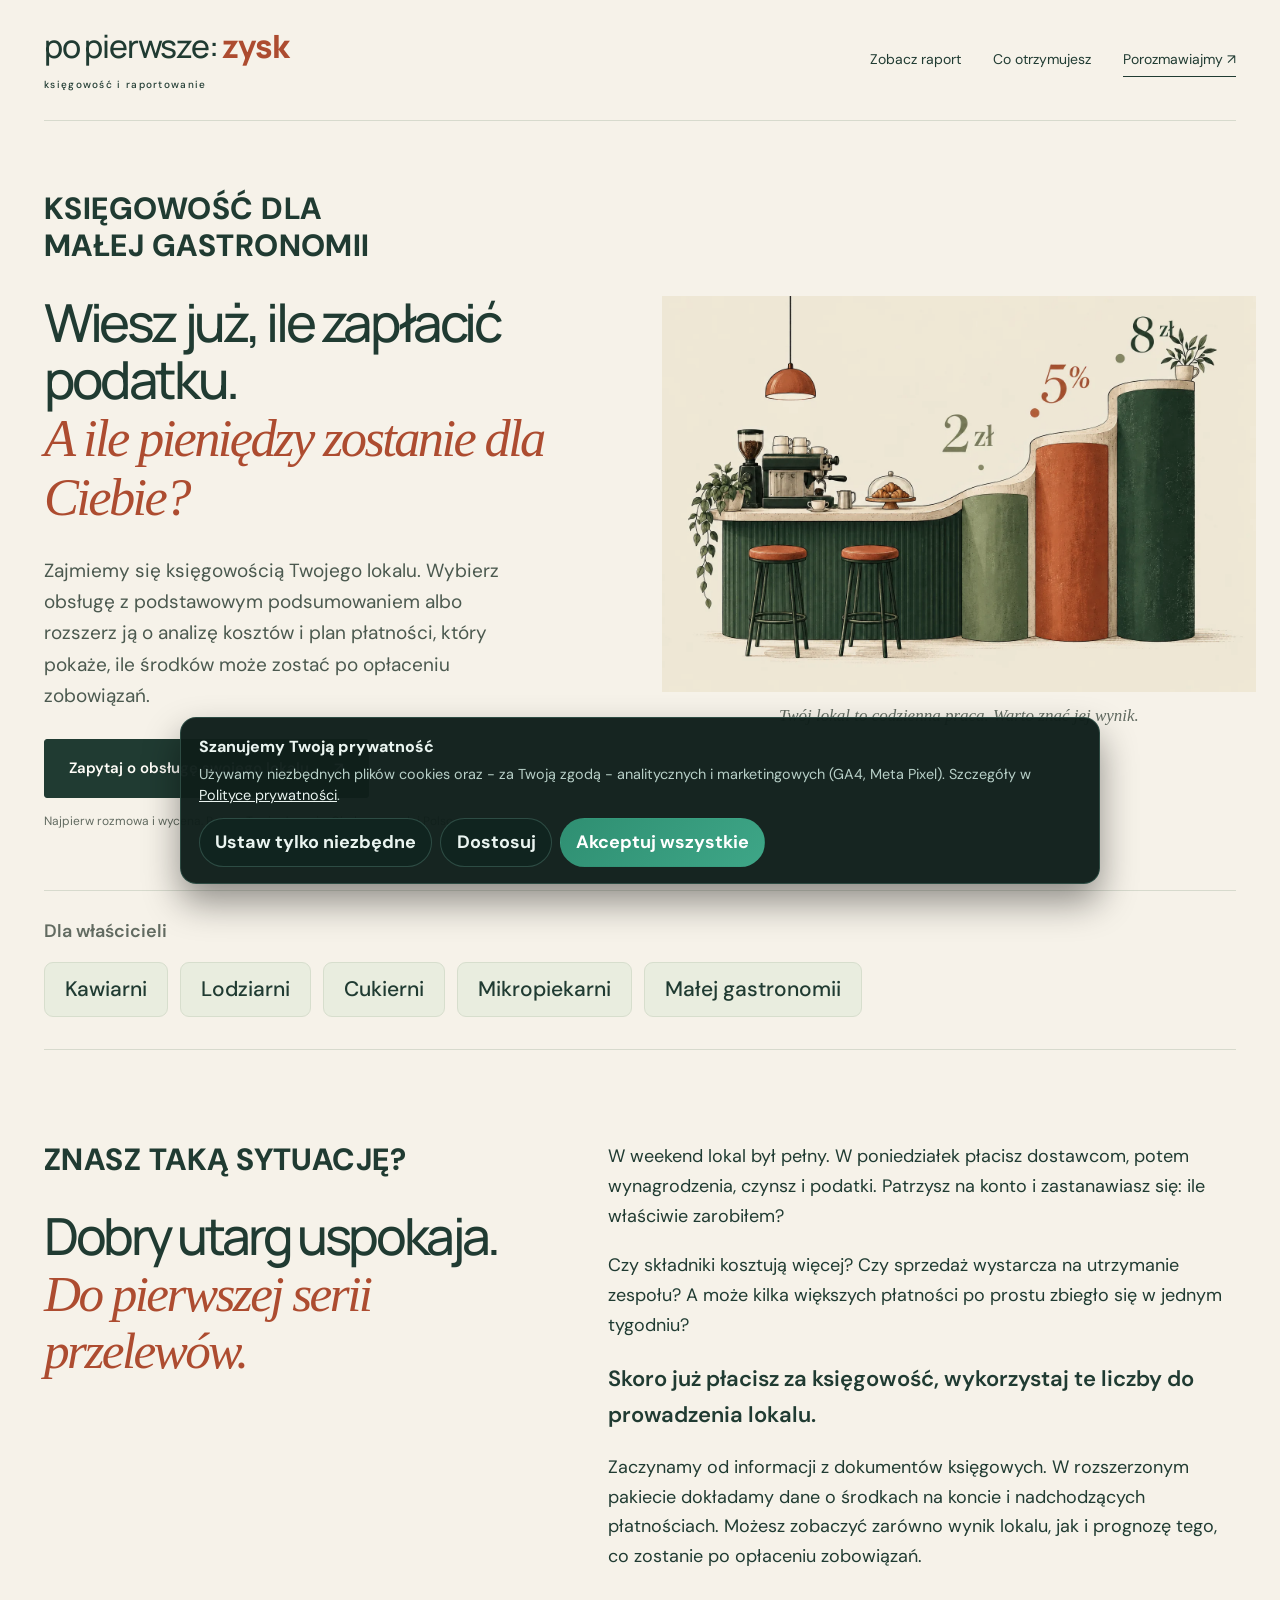
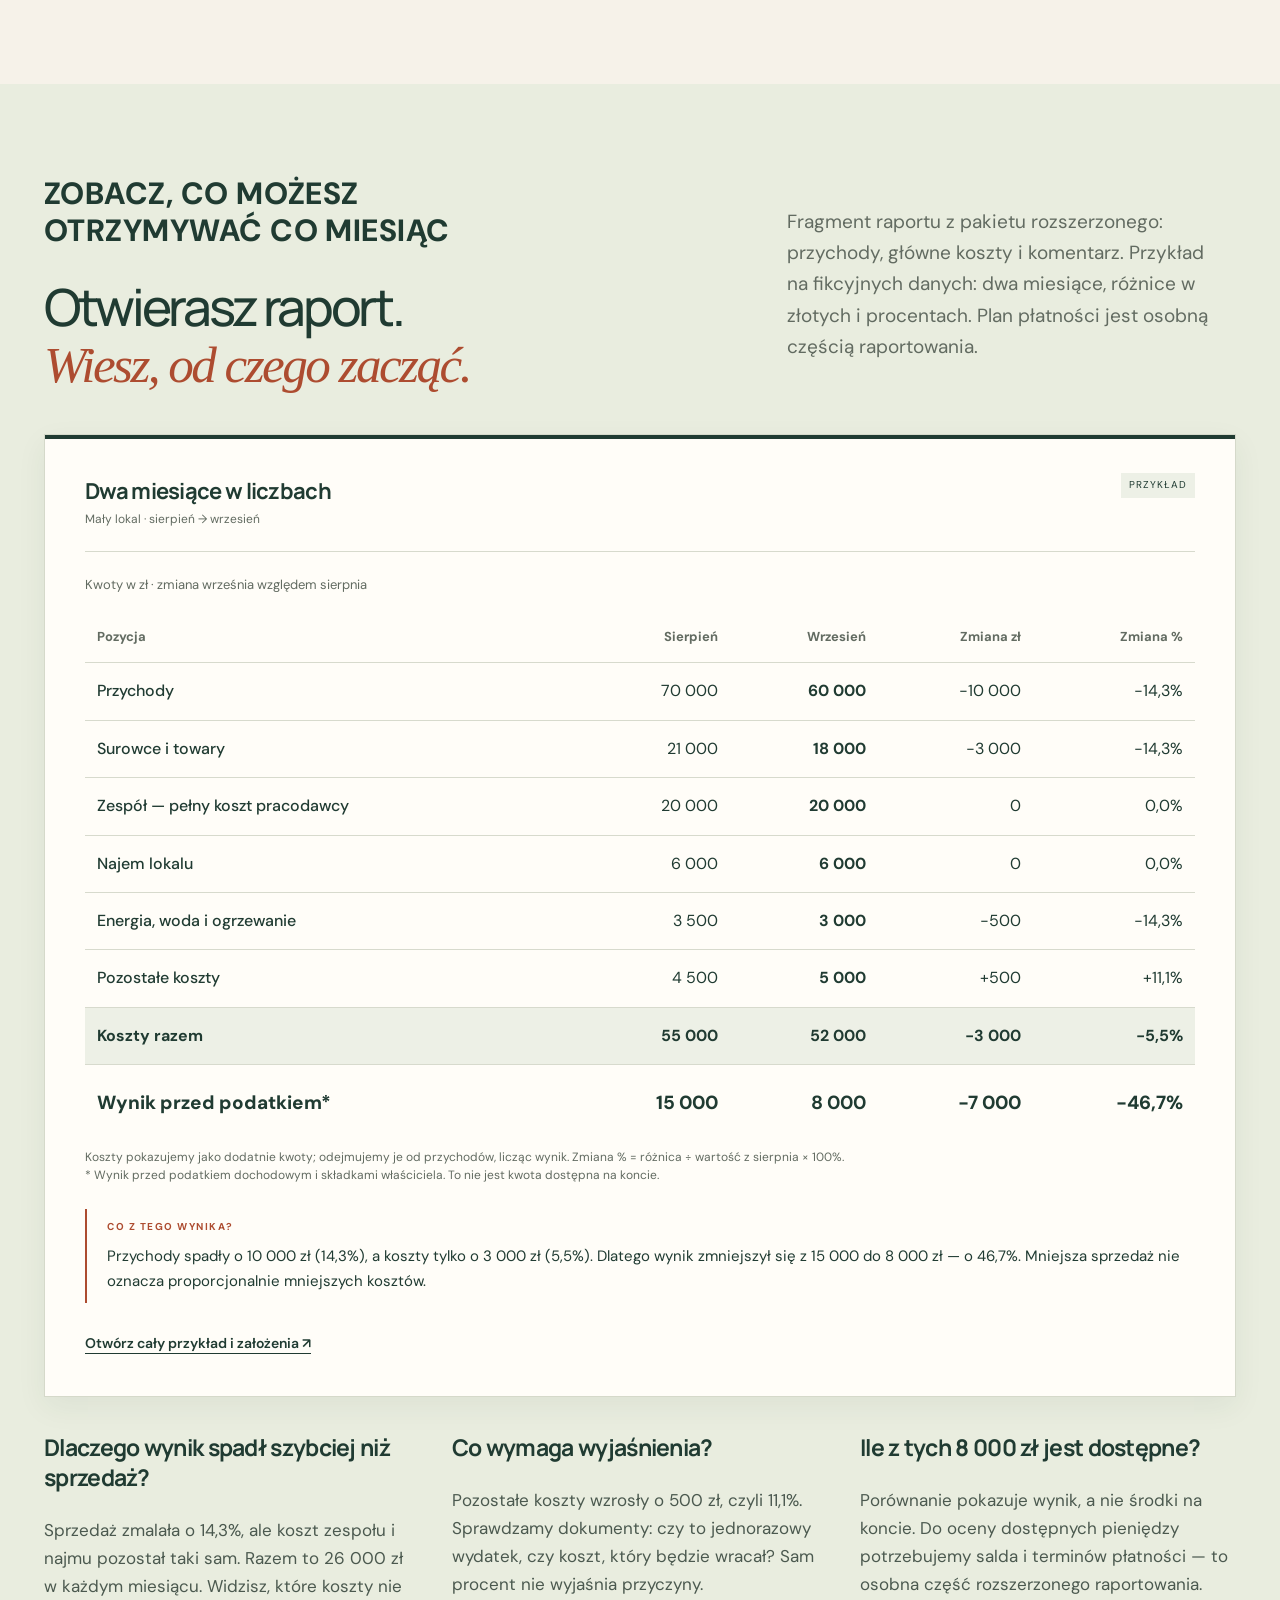
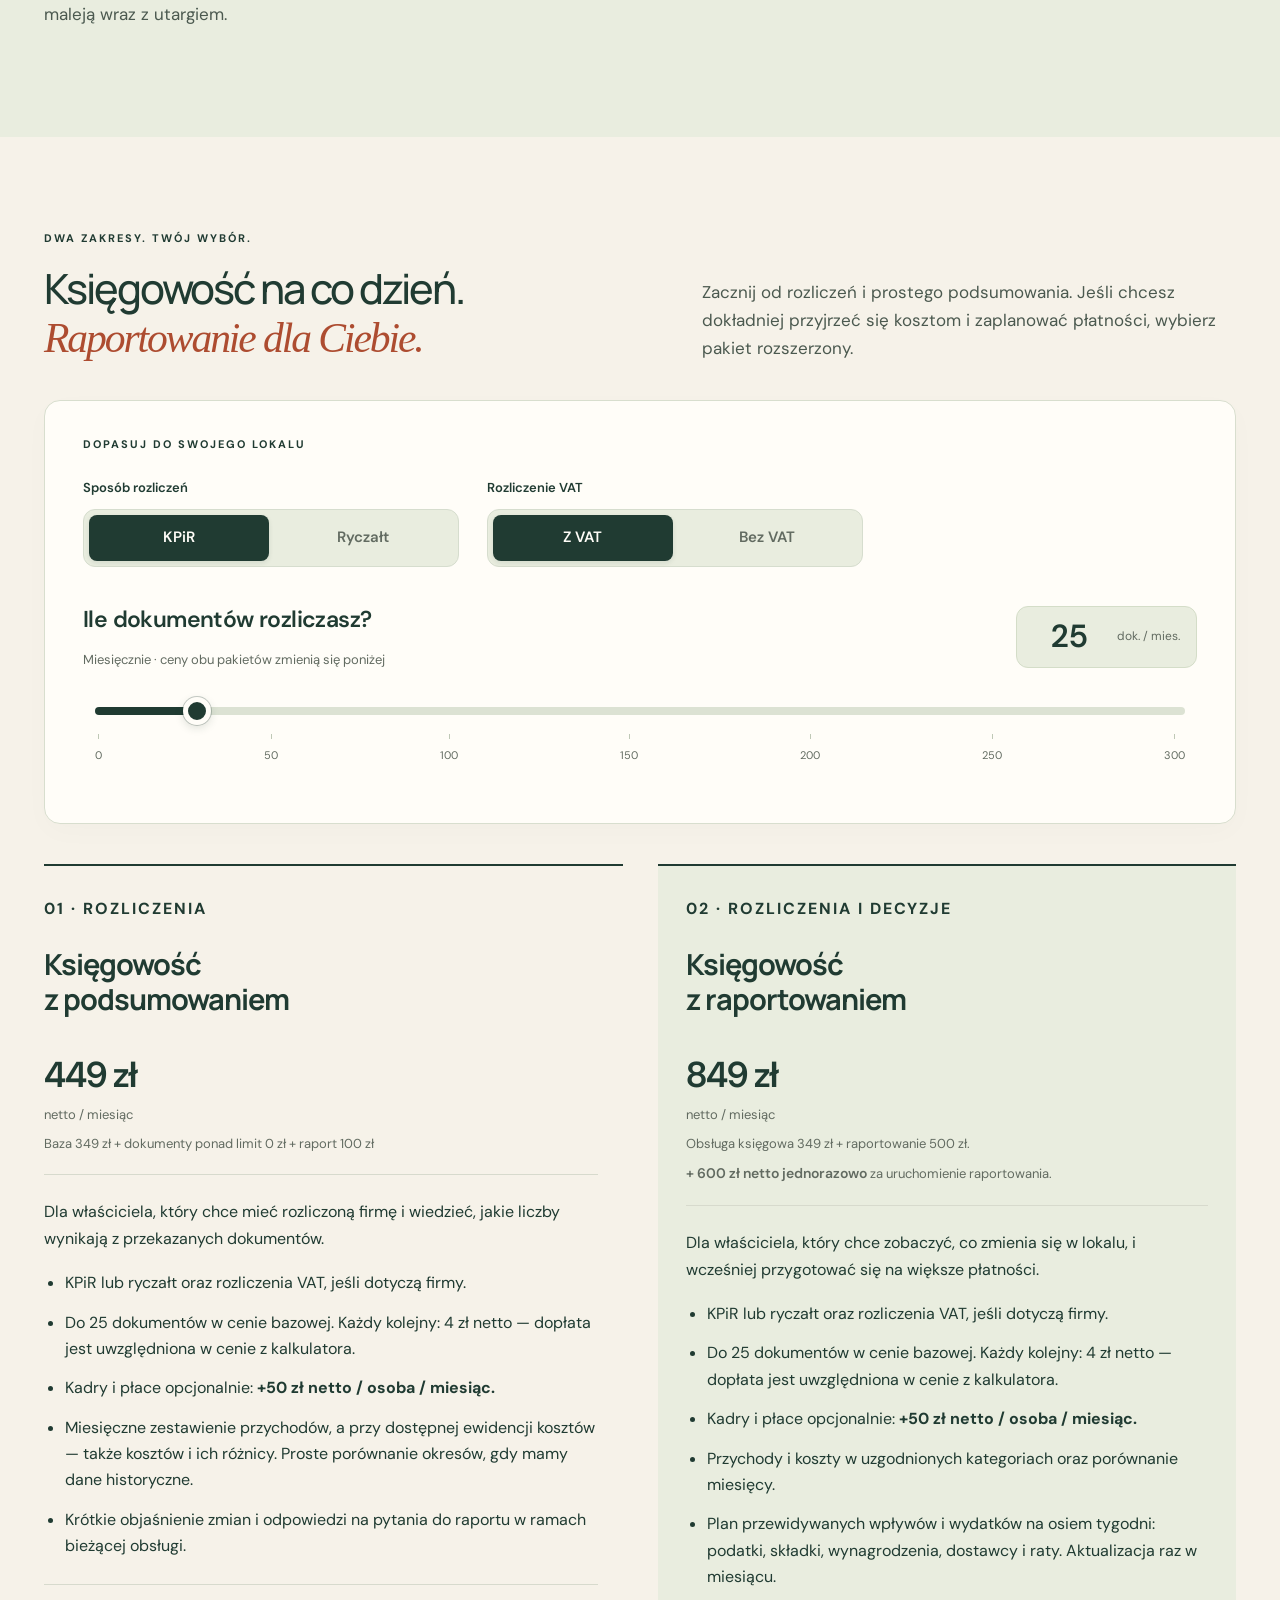
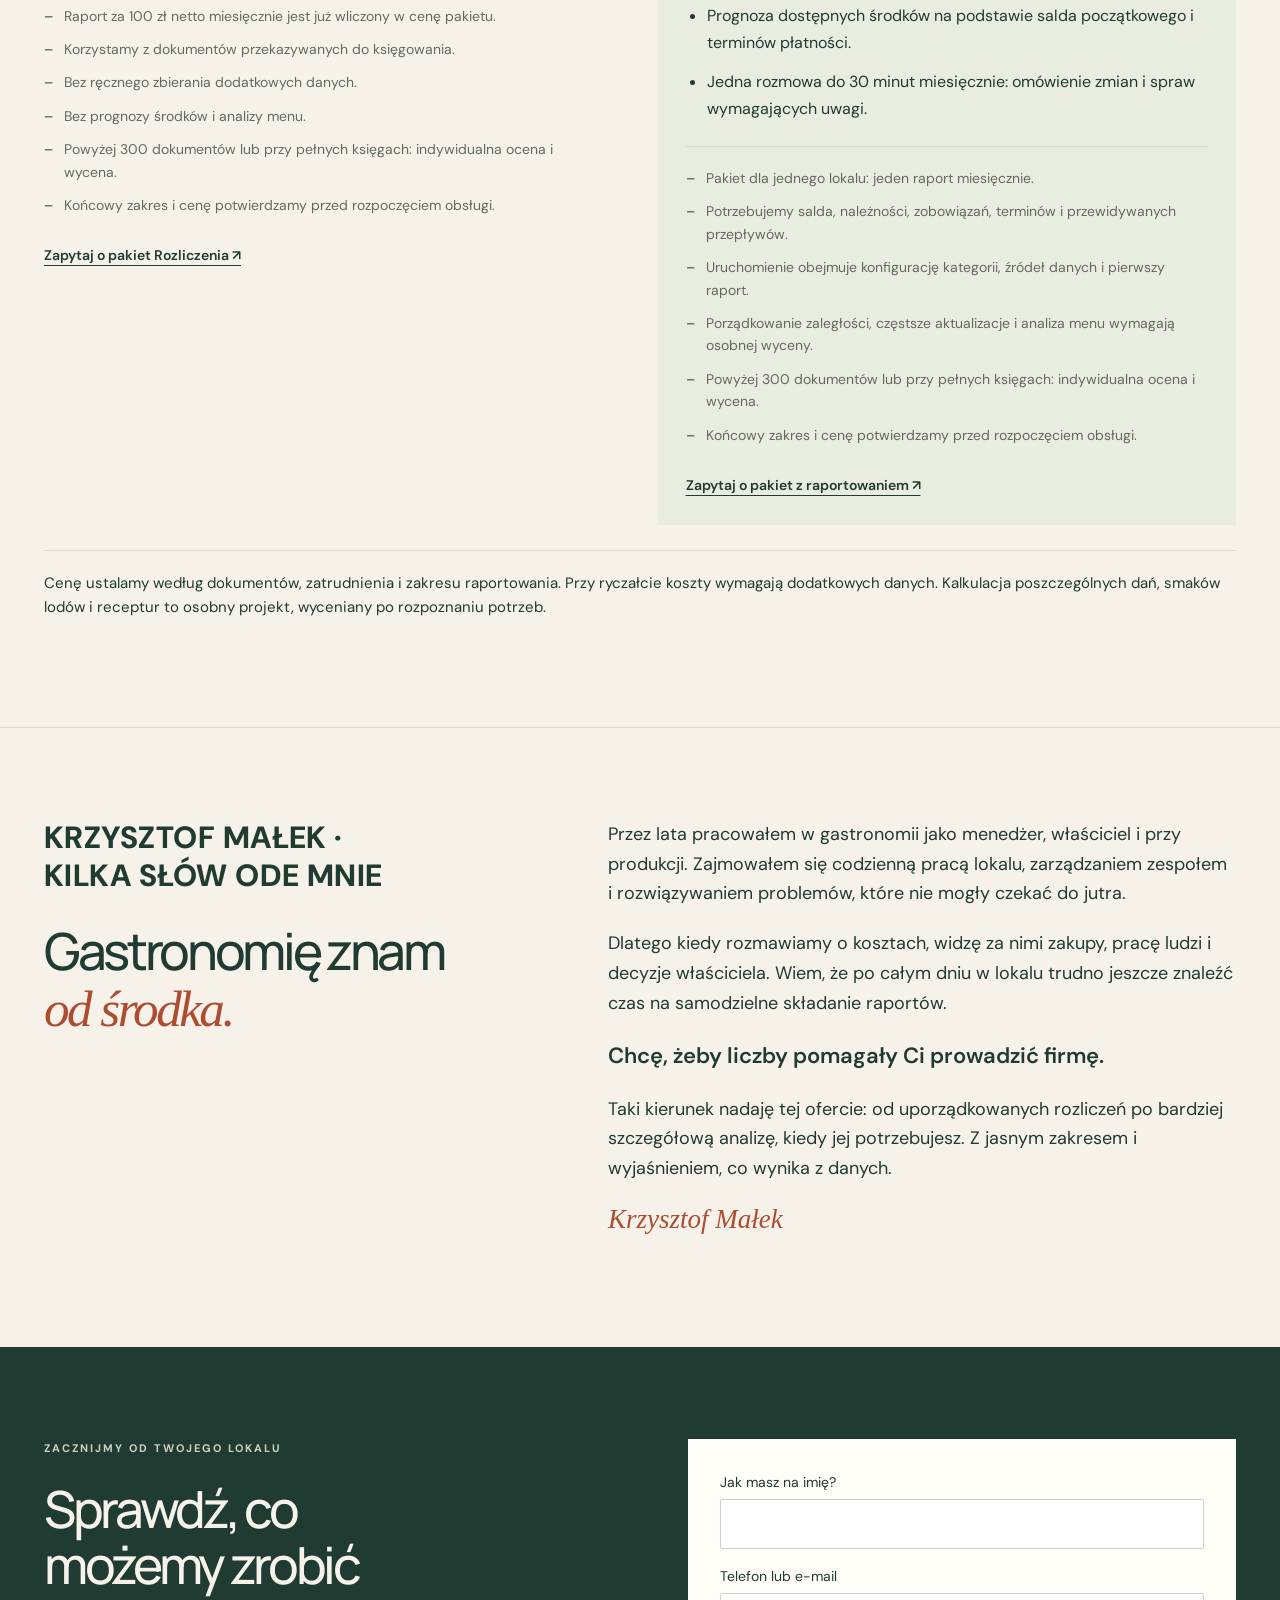
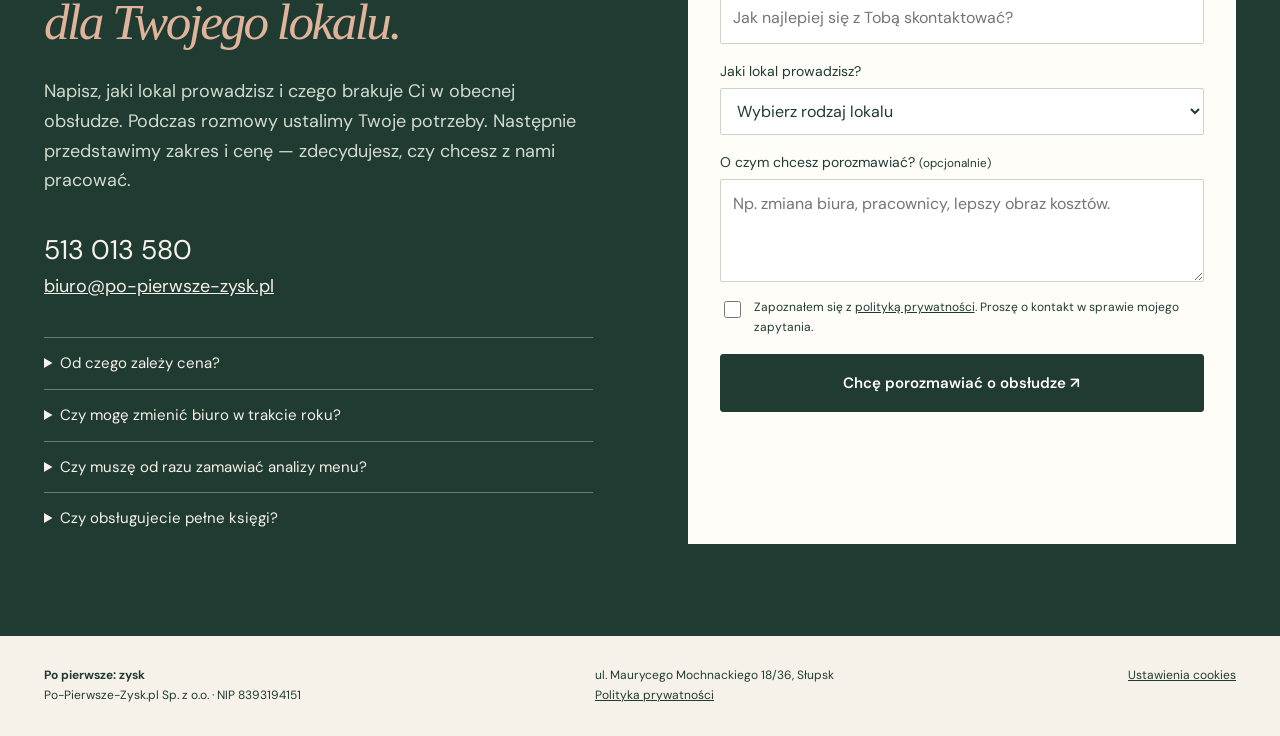
==== commit 31173b8f: "Refine gastro branding and add month comparison report" ====
--- a/ksiegowosc-dla-gastronomii/index.html
+++ b/ksiegowosc-dla-gastronomii/index.html
@@ -17,12 +17,12 @@
     window.PIERWSZE_ZYSK_SITE.attributionStorageKey = "ppz_attribution_v1";
   </script>
   <script src="/assets/ppz-consent.js"></script>
-<link rel="stylesheet" href="assets/style.css"></head><body><header class="wrap top"><a class="brand" href="/">Po pierwsze: zysk<small>Biuro rachunkowe</small></a><nav aria-label="Menu"><a href="#raport">Zobacz raport</a><a href="#obsluga">Co otrzymujesz</a><a class="nav-cta" href="#kontakt">Porozmawiajmy ↗</a></nav></header><main>
-<section class="wrap hero"><div><p class="eyebrow">Księgowość dla małej gastronomii</p><h1>Wiesz już, ile zapłacić podatku.<br><em>A ile pieniędzy zostanie dla Ciebie?</em></h1><p class="lead">Zajmiemy się księgowością Twojego lokalu. Wybierz obsługę z podstawowym podsumowaniem albo rozszerz ją o analizę kosztów i plan płatności, który pokaże, ile środków może zostać po opłaceniu zobowiązań.</p><a class="button" href="#kontakt">Zapytaj o obsługę swojego lokalu <span aria-hidden="true">↗</span></a><p class="under">Najpierw rozmowa i wycena. Potem Twoja decyzja. Obsługa w całej Polsce.</p></div><figure><img src="assets/lokal-nowoczesny.webp" width="1536" height="1024" alt="Nowoczesna ilustracja kawiarni: jasna lada, zielone płytki i stolik z notesem."><figcaption>Twój lokal to codzienna praca. Warto znać jej wynik.</figcaption></figure></section>
+<link rel="stylesheet" href="assets/style.css"></head><body><header class="wrap top"><a class="brand brand-wordmark" href="/" aria-label="Po pierwsze: zysk — księgowość i raportowanie"><span class="brand-name">po pierwsze: <strong>zysk</strong></span><small>księgowość i raportowanie</small></a><nav aria-label="Menu"><a href="#raport">Zobacz raport</a><a href="#obsluga">Co otrzymujesz</a><a class="nav-cta" href="#kontakt">Porozmawiajmy ↗</a></nav></header><main>
+<section class="wrap hero"><div><p class="eyebrow">Księgowość dla małej gastronomii</p><h1>Wiesz już, ile zapłacić podatku.<br><em>A ile pieniędzy zostanie dla Ciebie?</em></h1><p class="lead">Zajmiemy się księgowością Twojego lokalu. Wybierz obsługę z podstawowym podsumowaniem albo rozszerz ją o analizę kosztów i plan płatności, który pokaże, ile środków może zostać po opłaceniu zobowiązań.</p><a class="button" href="#kontakt">Zapytaj o obsługę swojego lokalu <span aria-hidden="true">↗</span></a><p class="under">Najpierw rozmowa i wycena. Potem Twoja decyzja. Obsługa w całej Polsce.</p></div><figure><img src="assets/ilustracja-2-finanse.webp" width="1536" height="1024" alt="Ilustracja lady kawiarni przechodzącej w słupki wykresu, z dekoracyjnymi kwotami w złotych i znakiem procentu."><figcaption>Twój lokal to codzienna praca. Warto znać jej wynik.</figcaption></figure></section>
 <section class="wrap sectors" aria-labelledby="sectors-title"><h2 id="sectors-title">Dla właścicieli</h2><ul><li>Kawiarni</li><li>Lodziarni</li><li>Cukierni</li><li>Mikropiekarni</li><li>Małej gastronomii</li></ul></section>
 <section class="wrap section story"><div><p class="eyebrow">Znasz taką sytuację?</p><h2>Dobry utarg uspokaja.<br><em>Do pierwszej serii przelewów.</em></h2></div><div class="story-copy"><p>W weekend lokal był pełny. W poniedziałek płacisz dostawcom, potem wynagrodzenia, czynsz i podatki. Patrzysz na konto i zastanawiasz się: ile właściwie zarobiłem?</p><p>Czy składniki kosztują więcej? Czy sprzedaż wystarcza na utrzymanie zespołu? A może kilka większych płatności po prostu zbiegło się w jednym tygodniu?</p><p class="closing">Skoro już płacisz za księgowość, wykorzystaj te liczby do prowadzenia lokalu.</p><p>Zaczynamy od informacji z dokumentów księgowych. W rozszerzonym pakiecie dokładamy dane o środkach na koncie i nadchodzących płatnościach. Możesz zobaczyć zarówno wynik lokalu, jak i prognozę tego, co zostanie po opłaceniu zobowiązań.</p></div></section>
-<section class="report-section section" id="raport"><div class="wrap"><div class="section-heading"><p class="eyebrow">Zobacz, co możesz otrzymywać co miesiąc</p><h2>Otwierasz raport.<br><em>Wiesz, od czego zacząć.</em></h2><p>Fragment raportu z pakietu rozszerzonego: przychody, główne koszty i komentarz. Przykład na fikcyjnych danych; pokazuje wynik miesiąca. Plan płatności jest osobną częścią raportowania.</p></div><div class="report-grid"><div class="report"><div class="report-head"><div><strong>Twój miesiąc w liczbach</strong><small>Mały lokal · wrzesień</small></div><span class="stamp">PRZYKŁAD</span></div><div class="money-row revenue"><span>Przychody</span><b>60 000 zł</b></div><div class="money-row"><span>Surowce i towary</span><b>− 18 000 zł</b></div><div class="money-row"><span>Zespół — pełny koszt pracodawcy</span><b>− 20 000 zł</b></div><div class="money-row"><span>Najem lokalu</span><b>− 6 000 zł</b></div><div class="money-row"><span>Energia, woda i ogrzewanie</span><b>− 3 000 zł</b></div><div class="money-row"><span>Pozostałe koszty</span><b>− 5 000 zł</b></div><div class="money-row result"><span>Wynik przed podatkiem*</span><b>8 000 zł</b></div><p class="report-note">* Przed podatkiem dochodowym i składkami właściciela. To nie jest kwota dostępna na koncie.</p><div class="report-comment"><strong>Co z tego wynika?</strong>Surowce i zespół kosztowały razem 38 000 zł — około 63% przychodów. Po wszystkich pokazanych kosztach zostało 8 000 zł. Następny krok: porównać te same pozycje z poprzednimi miesiącami.</div><a class="textlink" href="raport.html">Otwórz cały przykład i założenia ↗</a></div><div class="report-explain"><article><h3>Które koszty najbardziej obciążają lokal?</h3><p>W tym przykładzie surowce i zespół pochłaniają około 63% przychodów. Widzisz, jak duży jest ich udział, i możesz porównać go z kolejnymi miesiącami.</p></article><article><h3>Co naprawdę oznacza te 8 000 zł?</h3><p>To wynik przed podatkiem dochodowym i składkami właściciela. Wyjaśniamy, co policzyliśmy, żebyś nie pomylił wyniku ze środkami dostępnymi na koncie.</p></article><article><h3>Co warto sprawdzić dalej?</h3><p>Raport daje podstawę do pytań o koszty i wynik. Jeśli potrzebujesz również planu płatności lub rentowności menu, dobierzemy osobną analizę i potrzebne do niej dane.</p></article></div></div></div></section>
-<section class="wrap section" id="obsluga"><div class="pricing-intro"><div><p class="eyebrow">Dwa zakresy. Twój wybór.</p><h2>Księgowość na co dzień.<br class="desktop-break"> <em>Raportowanie dla Ciebie.</em></h2></div><div class="pricing-intro-copy"><p>Zacznij od rozliczeń i prostego podsumowania. Jeśli chcesz dokładniej przyjrzeć się kosztom i zaplanować płatności, wybierz pakiet rozszerzony.</p><p class="pricing-instruction">Wybierz sposób rozliczeń i liczbę dokumentów. Porównaj ceny obu pakietów poniżej.</p></div></div><div class="price-controls" id="wycena"><p class="eyebrow">Dopasuj do swojego lokalu</p><div class="tax-options"><fieldset><legend>Sposób rozliczeń</legend><div class="segment-control"><label><input type="radio" name="tax-method" value="kpir" checked><span>KPiR</span></label><label><input type="radio" name="tax-method" value="ryczalt"><span>Ryczałt</span></label></div></fieldset><fieldset><legend>Rozliczenie VAT</legend><div class="segment-control"><label><input type="radio" name="tax-vat" value="vat" checked><span>Z VAT</span></label><label><input type="radio" name="tax-vat" value="no_vat"><span>Bez VAT</span></label></div></fieldset></div><input type="hidden" id="price-method" value="kpir_vat"><div class="slider-heading"><div><label for="price-docs">Ile dokumentów rozliczasz?</label><span>Miesięcznie · ceny obu pakietów zmienią się poniżej</span></div><div class="docs-counter"><input id="price-docs" type="number" min="0" max="300" step="1" value="25" aria-label="Dokumenty w miesiącu — wpisz liczbę"><span>dok. / mies.</span></div></div><div class="slider-track"><input id="price-range" type="range" min="0" max="300" step="1" value="25" aria-label="Liczba dokumentów w miesiącu" aria-valuetext="25 dokumentów miesięcznie"><div class="slider-scale" aria-hidden="true"><span>0</span><span>50</span><span>100</span><span>150</span><span>200</span><span>250</span><span>300</span></div></div><p id="price-error" role="status"></p><noscript><p>Włącz JavaScript, aby obliczyć cenę, lub skontaktuj się z nami po wycenę.</p></noscript></div><div class="packages"><article class="package"><p class="eyebrow">01 · Rozliczenia</p><h3>Księgowość<br>z podsumowaniem</h3><div class="package-price" aria-live="polite"><strong id="price-basic">—</strong><span>netto / miesiąc</span><small id="price-breakdown">Ustaw parametry powyżej.</small></div><p>Dla właściciela, który chce mieć rozliczoną firmę i wiedzieć, jakie liczby wynikają z przekazanych dokumentów.</p><ul><li>KPiR lub ryczałt oraz rozliczenia VAT, jeśli dotyczą firmy.</li><li>Do 25 dokumentów w cenie bazowej. Każdy kolejny: 4 zł netto — dopłata jest uwzględniona w cenie z kalkulatora.</li><li>Kadry i płace opcjonalnie: <strong>+50 zł netto / osoba / miesiąc.</strong></li><li>Miesięczne zestawienie przychodów, a przy dostępnej ewidencji kosztów — także kosztów i ich różnicy. Proste porównanie okresów, gdy mamy dane historyczne.</li><li>Krótkie objaśnienie zmian i odpowiedzi na pytania do raportu w ramach bieżącej obsługi.</li></ul><ul class="package-limit package-conditions"><li>Raport za 100 zł netto miesięcznie jest już wliczony w cenę pakietu.</li><li>Korzystamy z dokumentów przekazywanych do księgowania.</li><li>Bez ręcznego zbierania dodatkowych danych.</li><li>Bez prognozy środków i analizy menu.</li><li>Powyżej 300 dokumentów lub przy pełnych księgach: indywidualna ocena i wycena.</li><li>Końcowy zakres i cenę potwierdzamy przed rozpoczęciem obsługi.</li></ul><a class="textlink" data-select-package="Rozliczenia" href="#kontakt">Zapytaj o pakiet Rozliczenia ↗</a></article><article class="package expanded"><p class="eyebrow">02 · Rozliczenia i decyzje</p><h3>Księgowość<br>z raportowaniem</h3><div class="package-price" aria-live="polite"><strong id="price-extended">—</strong><span id="price-extended-label">netto / miesiąc</span><small id="price-reporting-note">Ustaw parametry powyżej.</small><small><strong class="setup-price">+ 600 zł netto jednorazowo</strong> za uruchomienie raportowania.</small></div><p>Dla właściciela, który chce zobaczyć, co zmienia się w lokalu, i wcześniej przygotować się na większe płatności.</p><ul><li>KPiR lub ryczałt oraz rozliczenia VAT, jeśli dotyczą firmy.</li><li>Do 25 dokumentów w cenie bazowej. Każdy kolejny: 4 zł netto — dopłata jest uwzględniona w cenie z kalkulatora.</li><li>Kadry i płace opcjonalnie: <strong>+50 zł netto / osoba / miesiąc.</strong></li><li>Przychody i koszty w uzgodnionych kategoriach oraz porównanie miesięcy.</li><li>Plan przewidywanych wpływów i wydatków na osiem tygodni: podatki, składki, wynagrodzenia, dostawcy i raty. Aktualizacja raz w miesiącu.</li><li>Prognoza dostępnych środków na podstawie salda początkowego i terminów płatności.</li><li>Jedna rozmowa do 30 minut miesięcznie: omówienie zmian i spraw wymagających uwagi.</li></ul><ul class="package-limit package-conditions"><li>Pakiet dla jednego lokalu: jeden raport miesięcznie.</li><li>Potrzebujemy salda, należności, zobowiązań, terminów i przewidywanych przepływów.</li><li>Uruchomienie obejmuje konfigurację kategorii, źródeł danych i pierwszy raport.</li><li>Porządkowanie zaległości, częstsze aktualizacje i analiza menu wymagają osobnej wyceny.</li><li>Powyżej 300 dokumentów lub przy pełnych księgach: indywidualna ocena i wycena.</li><li>Końcowy zakres i cenę potwierdzamy przed rozpoczęciem obsługi.</li></ul><a class="textlink" data-select-package="Rozliczenia i decyzje" href="#kontakt">Zapytaj o pakiet z raportowaniem ↗</a></article></div><p class="extra">Cenę ustalamy według dokumentów, zatrudnienia i zakresu raportowania. Przy ryczałcie koszty wymagają dodatkowych danych. Kalkulacja poszczególnych dań, smaków lodów i receptur to osobny projekt, wyceniany po rozpoznaniu potrzeb.</p></section>
+<section class="report-section section" id="raport"><div class="wrap"><div class="section-heading"><p class="eyebrow">Zobacz, co możesz otrzymywać co miesiąc</p><h2>Otwierasz raport.<br><em>Wiesz, od czego zacząć.</em></h2><p>Fragment raportu z pakietu rozszerzonego: przychody, główne koszty i komentarz. Przykład na fikcyjnych danych: dwa miesiące, różnice w złotych i procentach. Plan płatności jest osobną częścią raportowania.</p></div><div class="report-grid"><div class="report"><div class="report-head"><div><strong>Dwa miesiące w liczbach</strong><small>Mały lokal · sierpień → wrzesień</small></div><span class="stamp">PRZYKŁAD</span></div><p class="table-swipe">Na telefonie przesuń tabelę w bok, aby zobaczyć różnice.</p><div class="report-table-scroll" tabindex="0" role="region" aria-label="Porównanie miesięcy — tabela przewijana"><table class="comparison-table"><caption>Kwoty w zł · zmiana września względem sierpnia</caption><thead><tr><th scope="col">Pozycja</th><th scope="col">Sierpień</th><th scope="col">Wrzesień</th><th scope="col">Zmiana zł</th><th scope="col">Zmiana %</th></tr></thead><tbody><tr class="revenue"><th scope="row">Przychody</th><td>70 000</td><td>60 000</td><td>−10 000</td><td>−14,3%</td></tr><tr class=""><th scope="row">Surowce i towary</th><td>21 000</td><td>18 000</td><td>−3 000</td><td>−14,3%</td></tr><tr class=""><th scope="row">Zespół — pełny koszt pracodawcy</th><td>20 000</td><td>20 000</td><td>0</td><td>0,0%</td></tr><tr class=""><th scope="row">Najem lokalu</th><td>6 000</td><td>6 000</td><td>0</td><td>0,0%</td></tr><tr class=""><th scope="row">Energia, woda i ogrzewanie</th><td>3 500</td><td>3 000</td><td>−500</td><td>−14,3%</td></tr><tr class=""><th scope="row">Pozostałe koszty</th><td>4 500</td><td>5 000</td><td>+500</td><td>+11,1%</td></tr><tr class="subtotal"><th scope="row">Koszty razem</th><td>55 000</td><td>52 000</td><td>−3 000</td><td>−5,5%</td></tr><tr class="result"><th scope="row">Wynik przed podatkiem*</th><td>15 000</td><td>8 000</td><td>−7 000</td><td>−46,7%</td></tr></tbody></table></div><p class="report-note">Koszty pokazujemy jako dodatnie kwoty; odejmujemy je od przychodów, licząc wynik. Zmiana % = różnica ÷ wartość z sierpnia × 100%.<br>* Wynik przed podatkiem dochodowym i składkami właściciela. To nie jest kwota dostępna na koncie.</p><div class="report-comment"><strong>Co z tego wynika?</strong>Przychody spadły o 10 000 zł (14,3%), a koszty tylko o 3 000 zł (5,5%). Dlatego wynik zmniejszył się z 15 000 do 8 000 zł — o 46,7%. Mniejsza sprzedaż nie oznacza proporcjonalnie mniejszych kosztów.</div><a class="textlink" href="raport.html">Otwórz cały przykład i założenia ↗</a></div><div class="report-explain"><article><h3>Dlaczego wynik spadł szybciej niż sprzedaż?</h3><p>Sprzedaż zmalała o 14,3%, ale koszt zespołu i najmu pozostał taki sam. Razem to 26 000 zł w każdym miesiącu. Widzisz, które koszty nie maleją wraz z utargiem.</p></article><article><h3>Co wymaga wyjaśnienia?</h3><p>Pozostałe koszty wzrosły o 500 zł, czyli 11,1%. Sprawdzamy dokumenty: czy to jednorazowy wydatek, czy koszt, który będzie wracał? Sam procent nie wyjaśnia przyczyny.</p></article><article><h3>Ile z tych 8 000 zł jest dostępne?</h3><p>Porównanie pokazuje wynik, a nie środki na koncie. Do oceny dostępnych pieniędzy potrzebujemy salda i terminów płatności — to osobna część rozszerzonego raportowania.</p></article></div></div></div></section>
+<section class="wrap section" id="obsluga"><div class="pricing-intro"><div><p class="eyebrow">Dwa zakresy. Twój wybór.</p><h2>Księgowość na co dzień.<br class="desktop-break"> <em>Raportowanie dla Ciebie.</em></h2></div><div class="pricing-intro-copy"><p>Zacznij od rozliczeń i prostego podsumowania. Jeśli chcesz dokładniej przyjrzeć się kosztom i zaplanować płatności, wybierz pakiet rozszerzony.</p></div></div><div class="price-controls" id="wycena"><p class="eyebrow">Dopasuj do swojego lokalu</p><div class="tax-options"><fieldset><legend>Sposób rozliczeń</legend><div class="segment-control"><label><input type="radio" name="tax-method" value="kpir" checked><span>KPiR</span></label><label><input type="radio" name="tax-method" value="ryczalt"><span>Ryczałt</span></label></div></fieldset><fieldset><legend>Rozliczenie VAT</legend><div class="segment-control"><label><input type="radio" name="tax-vat" value="vat" checked><span>Z VAT</span></label><label><input type="radio" name="tax-vat" value="no_vat"><span>Bez VAT</span></label></div></fieldset></div><input type="hidden" id="price-method" value="kpir_vat"><div class="slider-heading"><div><label for="price-docs">Ile dokumentów rozliczasz?</label><span>Miesięcznie · ceny obu pakietów zmienią się poniżej</span></div><div class="docs-counter"><input id="price-docs" type="number" min="0" max="300" step="1" value="25" aria-label="Dokumenty w miesiącu — wpisz liczbę"><span>dok. / mies.</span></div></div><div class="slider-track"><input id="price-range" type="range" min="0" max="300" step="1" value="25" aria-label="Liczba dokumentów w miesiącu" aria-valuetext="25 dokumentów miesięcznie"><div class="slider-scale" aria-hidden="true"><span>0</span><span>50</span><span>100</span><span>150</span><span>200</span><span>250</span><span>300</span></div></div><p id="price-error" role="status"></p><noscript><p>Włącz JavaScript, aby obliczyć cenę, lub skontaktuj się z nami po wycenę.</p></noscript></div><div class="packages"><article class="package"><p class="eyebrow">01 · Rozliczenia</p><h3>Księgowość<br>z podsumowaniem</h3><div class="package-price" aria-live="polite"><strong id="price-basic">—</strong><span>netto / miesiąc</span><small id="price-breakdown">Ustaw parametry powyżej.</small></div><p>Dla właściciela, który chce mieć rozliczoną firmę i wiedzieć, jakie liczby wynikają z przekazanych dokumentów.</p><ul><li>KPiR lub ryczałt oraz rozliczenia VAT, jeśli dotyczą firmy.</li><li>Do 25 dokumentów w cenie bazowej. Każdy kolejny: 4 zł netto — dopłata jest uwzględniona w cenie z kalkulatora.</li><li>Kadry i płace opcjonalnie: <strong>+50 zł netto / osoba / miesiąc.</strong></li><li>Miesięczne zestawienie przychodów, a przy dostępnej ewidencji kosztów — także kosztów i ich różnicy. Proste porównanie okresów, gdy mamy dane historyczne.</li><li>Krótkie objaśnienie zmian i odpowiedzi na pytania do raportu w ramach bieżącej obsługi.</li></ul><ul class="package-limit package-conditions"><li>Raport za 100 zł netto miesięcznie jest już wliczony w cenę pakietu.</li><li>Korzystamy z dokumentów przekazywanych do księgowania.</li><li>Bez ręcznego zbierania dodatkowych danych.</li><li>Bez prognozy środków i analizy menu.</li><li>Powyżej 300 dokumentów lub przy pełnych księgach: indywidualna ocena i wycena.</li><li>Końcowy zakres i cenę potwierdzamy przed rozpoczęciem obsługi.</li></ul><a class="textlink" data-select-package="Rozliczenia" href="#kontakt">Zapytaj o pakiet Rozliczenia ↗</a></article><article class="package expanded"><p class="eyebrow">02 · Rozliczenia i decyzje</p><h3>Księgowość<br>z raportowaniem</h3><div class="package-price" aria-live="polite"><strong id="price-extended">—</strong><span id="price-extended-label">netto / miesiąc</span><small id="price-reporting-note">Ustaw parametry powyżej.</small><small><strong class="setup-price">+ 600 zł netto jednorazowo</strong> za uruchomienie raportowania.</small></div><p>Dla właściciela, który chce zobaczyć, co zmienia się w lokalu, i wcześniej przygotować się na większe płatności.</p><ul><li>KPiR lub ryczałt oraz rozliczenia VAT, jeśli dotyczą firmy.</li><li>Do 25 dokumentów w cenie bazowej. Każdy kolejny: 4 zł netto — dopłata jest uwzględniona w cenie z kalkulatora.</li><li>Kadry i płace opcjonalnie: <strong>+50 zł netto / osoba / miesiąc.</strong></li><li>Przychody i koszty w uzgodnionych kategoriach oraz porównanie miesięcy.</li><li>Plan przewidywanych wpływów i wydatków na osiem tygodni: podatki, składki, wynagrodzenia, dostawcy i raty. Aktualizacja raz w miesiącu.</li><li>Prognoza dostępnych środków na podstawie salda początkowego i terminów płatności.</li><li>Jedna rozmowa do 30 minut miesięcznie: omówienie zmian i spraw wymagających uwagi.</li></ul><ul class="package-limit package-conditions"><li>Pakiet dla jednego lokalu: jeden raport miesięcznie.</li><li>Potrzebujemy salda, należności, zobowiązań, terminów i przewidywanych przepływów.</li><li>Uruchomienie obejmuje konfigurację kategorii, źródeł danych i pierwszy raport.</li><li>Porządkowanie zaległości, częstsze aktualizacje i analiza menu wymagają osobnej wyceny.</li><li>Powyżej 300 dokumentów lub przy pełnych księgach: indywidualna ocena i wycena.</li><li>Końcowy zakres i cenę potwierdzamy przed rozpoczęciem obsługi.</li></ul><a class="textlink" data-select-package="Rozliczenia i decyzje" href="#kontakt">Zapytaj o pakiet z raportowaniem ↗</a></article></div><p class="extra">Cenę ustalamy według dokumentów, zatrudnienia i zakresu raportowania. Przy ryczałcie koszty wymagają dodatkowych danych. Kalkulacja poszczególnych dań, smaków lodów i receptur to osobny projekt, wyceniany po rozpoznaniu potrzeb.</p></section>
 <section class="about-section section"><div class="wrap story"><div><p class="eyebrow">Krzysztof Małek · kilka słów ode mnie</p><h2>Gastronomię znam<br><em>od środka.</em></h2></div><div class="story-copy"><p>Przez lata pracowałem w gastronomii jako menedżer, właściciel i przy produkcji. Zajmowałem się codzienną pracą lokalu, zarządzaniem zespołem i rozwiązywaniem problemów, które nie mogły czekać do jutra.</p><p>Dlatego kiedy rozmawiamy o kosztach, widzę za nimi zakupy, pracę ludzi i decyzje właściciela. Wiem, że po całym dniu w lokalu trudno jeszcze znaleźć czas na samodzielne składanie raportów.</p><p class="closing">Chcę, żeby liczby pomagały Ci prowadzić firmę.</p><p>Taki kierunek nadaję tej ofercie: od uporządkowanych rozliczeń po bardziej szczegółową analizę, kiedy jej potrzebujesz. Z jasnym zakresem i wyjaśnieniem, co wynika z danych.</p><p class="signature">Krzysztof Małek</p></div></div></section>
-<section class="contact-section section" id="kontakt"><div class="wrap contact-grid"><div><p class="eyebrow">Zacznijmy od Twojego lokalu</p><h2>Sprawdź, co możemy zrobić<br><em>dla Twojego lokalu.</em></h2><p>Napisz, jaki lokal prowadzisz i czego brakuje Ci w obecnej obsłudze. Podczas rozmowy ustalimy Twoje potrzeby. Następnie przedstawimy zakres i cenę — zdecydujesz, czy chcesz z nami pracować.</p><div class="contact-details"><a class="phone" href="tel:+48513013580">513 013 580</a><a href="mailto:biuro@po-pierwsze-zysk.pl">biuro@po-pierwsze-zysk.pl</a></div><div class="faq"><details><summary>Od czego zależy cena?</summary><p>Kalkulator uwzględnia sposób rozliczeń, dokumenty i wybrany raport. Kadry i płace kosztują dodatkowo 50 zł netto miesięcznie za osobę. Podane kwoty są netto za miesiąc. W pakiecie rozszerzonym dochodzi 600 zł netto jednorazowo za uruchomienie raportowania. Dodatkowe analizy wyceniamy przed rozpoczęciem pracy.</p></details><details><summary>Czy mogę zmienić biuro w trakcie roku?</summary><p>Najpierw sprawdzimy Twoją sytuację i możliwy termin przejęcia obsługi. Ustalimy, jakie dokumenty są potrzebne od dotychczasowego biura i kto odpowiada za poszczególne okresy rozliczeń.</p></details><details><summary>Czy muszę od razu zamawiać analizy menu?</summary><p>Nie. Wybierasz księgowość z podstawowym podsumowaniem albo pakiet z rozszerzonym raportowaniem. Kalkulacja rentowności menu pozostaje osobnym projektem w obu wariantach.</p></details><details><summary>Czy obsługujecie pełne księgi?</summary><p>Ta oferta dotyczy przede wszystkim KPiR i ryczałtu. Możliwość obsługi pełnych ksiąg sprawdzamy osobno.</p></details></div></div>
+<section class="contact-section section" id="kontakt"><div class="wrap contact-grid"><div><p class="eyebrow">Zacznijmy od Twojego lokalu</p><h2>Sprawdź, co możemy zrobić<br><em>dla Twojego lokalu.</em></h2><p>Napisz, jaki lokal prowadzisz i czego brakuje Ci w obecnej obsłudze. Podczas rozmowy ustalimy Twoje potrzeby. Następnie przedstawimy zakres i cenę — zdecydujesz, czy chcesz z nami pracować.</p><div class="contact-details"><a class="phone" href="tel:+48513013580">513 013 580</a><a href="mailto:biuro@po-pierwsze-zysk.pl">biuro@po-pierwsze-zysk.pl</a></div><div class="faq"><details><summary>Od czego zależy cena?</summary><p>Kalkulator uwzględnia sposób rozliczeń, dokumenty i wybrany raport. Kadry i płace kosztują dodatkowo 50 zł netto miesięcznie za osobę. Podane kwoty są netto za miesiąc. W pakiecie rozszerzonym dochodzi 600 zł netto jednorazowo za uruchomienie raportowania. Dodatkowe analizy wyceniamy przed rozpoczęciem pracy.</p></details><details><summary>Czy mogę zmienić biuro w trakcie roku?</summary><p>Najpierw sprawdzimy Twoją sytuację i możliwy termin przejęcia obsługi. Ustalimy, jakie dokumenty są potrzebne od dotychczasowego biura i kto odpowiada za poszczególne okresy rozliczeń.</p></details><details><summary>Czy muszę od razu zamawiać analizy menu?</summary><p>Nie. Wybierasz księgowość z podstawowym podsumowaniem albo pakiet z rozszerzonym raportowaniem. Kalkulacja rentowności menu pozostaje osobnym projektem w obu wariantach.</p></details><details><summary>Czy obsługujecie pełne księgi?</summary><p>Tak, obsługujemy również firmy prowadzące pełne księgi rachunkowe. Zakres współpracy i cenę ustalamy indywidualnie po szerszej analizie działalności. Taka obsługa wiąże się z wyższą ceną niż KPiR lub ryczałt.</p></details></div></div>
 <form id="gastro-form" name="kontakt_gastro" method="POST" action="/dziekujemy.html" data-netlify="true" netlify-honeypot="website"><input type="hidden" name="form-name" value="kontakt_gastro"><p hidden><label>Nie wypełniaj<input name="website" tabindex="-1" autocomplete="off"></label></p><input type="hidden" name="source_page" value="/ksiegowosc-dla-gastronomii/"><input type="hidden" name="utm_source" value=""><input type="hidden" name="utm_medium" value=""><input type="hidden" name="utm_campaign" value=""><input type="hidden" name="utm_content" value=""><input type="hidden" name="utm_term" value=""><p id="selected-quote" hidden></p><input type="hidden" name="wybrany_pakiet"><input type="hidden" name="parametry_wyceny"><label>Jak masz na imię?<input name="imie" autocomplete="given-name" required maxlength="120"></label><label>Telefon lub e-mail<input name="kontakt" required maxlength="180" placeholder="Jak najlepiej się z Tobą skontaktować?"></label><label>Jaki lokal prowadzisz?<select name="lokal" required><option value="">Wybierz rodzaj lokalu</option><option>Kawiarnia</option><option>Lodziarnia</option><option>Cukiernia lub mikropiekarnia</option><option>Inna gastronomia</option><option>Planuję otwarcie</option></select></label><label>O czym chcesz porozmawiać? <small>(opcjonalnie)</small><textarea name="wiadomosc" rows="3" maxlength="3000" placeholder="Np. zmiana biura, pracownicy, lepszy obraz kosztów."></textarea></label><label class="check"><input type="checkbox" name="zgoda_kontakt_prywatnosc" required><span>Zapoznałem się z <a href="https://po-pierwsze-zysk.pl/polityka-prywatnosci.html">polityką prywatności</a>. Proszę o kontakt w sprawie mojego zapytania.</span></label><button class="button" type="submit">Chcę porozmawiać o obsłudze ↗</button><p id="form-status" role="status" aria-live="polite"></p></form></div></section></main><footer class="wrap footer"><p><strong>Po pierwsze: zysk</strong><br>Po-Pierwsze-Zysk.pl Sp. z o.o. · NIP 8393194151</p><p>ul. Maurycego Mochnackiego 18/36, Słupsk<br><a href="https://po-pierwsze-zysk.pl/polityka-prywatnosci.html">Polityka prywatności</a></p><a href="#" data-open-cookie-settings>Ustawienia cookies</a></footer><script src="/assets/gastro.js" defer></script><script src="assets/pricing.js"></script></body></html>
--- a/ksiegowosc-dla-gastronomii/assets/style.css
+++ b/ksiegowosc-dla-gastronomii/assets/style.css
@@ -25,3 +25,21 @@
 
 /* Larger header wordmark. */
 .top .brand{font-size:32px;letter-spacing:-1.2px}.top .brand small{font-size:11px;letter-spacing:2.4px;margin-top:9px}@media(max-width:650px){.top .brand{font-size:27px;letter-spacing:-1px}.top .brand small{font-size:10px;letter-spacing:1.8px}.top{gap:16px;flex-wrap:wrap}.top nav{margin-left:auto}}
+
+/* Wyraźne etykiety głównych sekcji oferty. */
+.hero .eyebrow,.story .eyebrow,#raport .section-heading>.eyebrow{font-size:clamp(26px,2.4vw,34px);font-weight:800;line-height:1.22;letter-spacing:.015em;max-width:560px;margin-bottom:28px;text-wrap:balance}@media(max-width:650px){.hero .eyebrow,.story .eyebrow,#raport .section-heading>.eyebrow{font-size:26px;margin-bottom:24px}}
+
+/* Wstęp raportu wykorzystuje obie kolumny sekcji. */
+#raport .section-heading{max-width:none;display:grid;grid-template-columns:1.2fr .8fr;column-gap:70px;align-items:start;margin-bottom:42px}
+#raport .section-heading>.eyebrow{grid-column:1;grid-row:1}
+#raport .section-heading>h2{grid-column:1;grid-row:2;margin-bottom:0}
+#raport .section-heading>p:not(.eyebrow){grid-column:2;grid-row:1 / 3;align-self:center;font-size:19px;line-height:1.65;color:var(--muted);margin:0;max-width:440px}
+#raport .report-grid{align-items:start}
+@media(max-width:900px){#raport .section-heading{column-gap:30px}}
+@media(max-width:650px){#raport .section-heading{display:block;margin-bottom:30px}#raport .section-heading>p:not(.eyebrow){font-size:17px;max-width:none;margin-top:24px}}
+
+/* Porównanie dwóch miesięcy: pełna szerokość raportu i komentarze poniżej. */
+#raport .report-grid{grid-template-columns:minmax(0,1fr);gap:36px}#raport .report{min-width:0}#raport .report-explain{display:grid;grid-template-columns:repeat(3,minmax(0,1fr));gap:32px}#raport .report-explain article+article{margin-top:0}.report-table-scroll{overflow-x:auto;max-width:100%;overscroll-behavior-x:contain}.comparison-table{border-collapse:collapse;width:100%;min-width:650px;font-size:16px;font-variant-numeric:tabular-nums}.comparison-table caption{text-align:left;font-size:13px;color:var(--muted);padding-bottom:15px}.comparison-table th,.comparison-table td{padding:15px 12px;border-bottom:1px solid var(--line);text-align:right;white-space:nowrap}.comparison-table th:first-child{text-align:left;white-space:normal;min-width:210px}.comparison-table tbody th{font-weight:500}.comparison-table thead th{font-size:13px;color:var(--muted)}.comparison-table .subtotal>*{font-weight:700;background:#edf0e6}.comparison-table .result>*{font-size:19px;font-weight:800;border-bottom:0;padding-top:22px}.comparison-table td:nth-child(3){font-weight:700}.table-swipe{display:none}.standalone{max-width:1100px}@media(max-width:650px){#raport .report-explain{grid-template-columns:1fr;gap:24px}.table-swipe{display:block;font-size:12px;color:var(--muted);margin-bottom:12px}.comparison-table{font-size:14px}.comparison-table th,.comparison-table td{padding:12px 10px}.comparison-table .result>*{font-size:16px}}@media print{.report-table-scroll{overflow:visible}.comparison-table{min-width:0;font-size:9pt}.comparison-table th:first-child{min-width:0}.comparison-table th,.comparison-table td{padding:8px 5px}.table-swipe{display:none}}
+
+/* Wybrany logotyp 02 — Manrope i terakotowy akcent. */
+.top .brand-wordmark{font-family:Manrope,Arial,sans-serif;font-weight:500;font-size:32px;line-height:1.15;letter-spacing:-1.2px}.brand-wordmark .brand-name{white-space:nowrap}.brand-wordmark strong{font-weight:800;color:var(--orange)}.top .brand-wordmark small{font-family:'DM Sans',Arial,sans-serif;font-size:10px;font-weight:500;line-height:1.5;letter-spacing:.13em;text-transform:none;margin-top:12px}@media(max-width:650px){.top .brand-wordmark{font-size:27px;letter-spacing:-1.2px}.top .brand-wordmark small{font-size:9px;margin-top:10px}}
